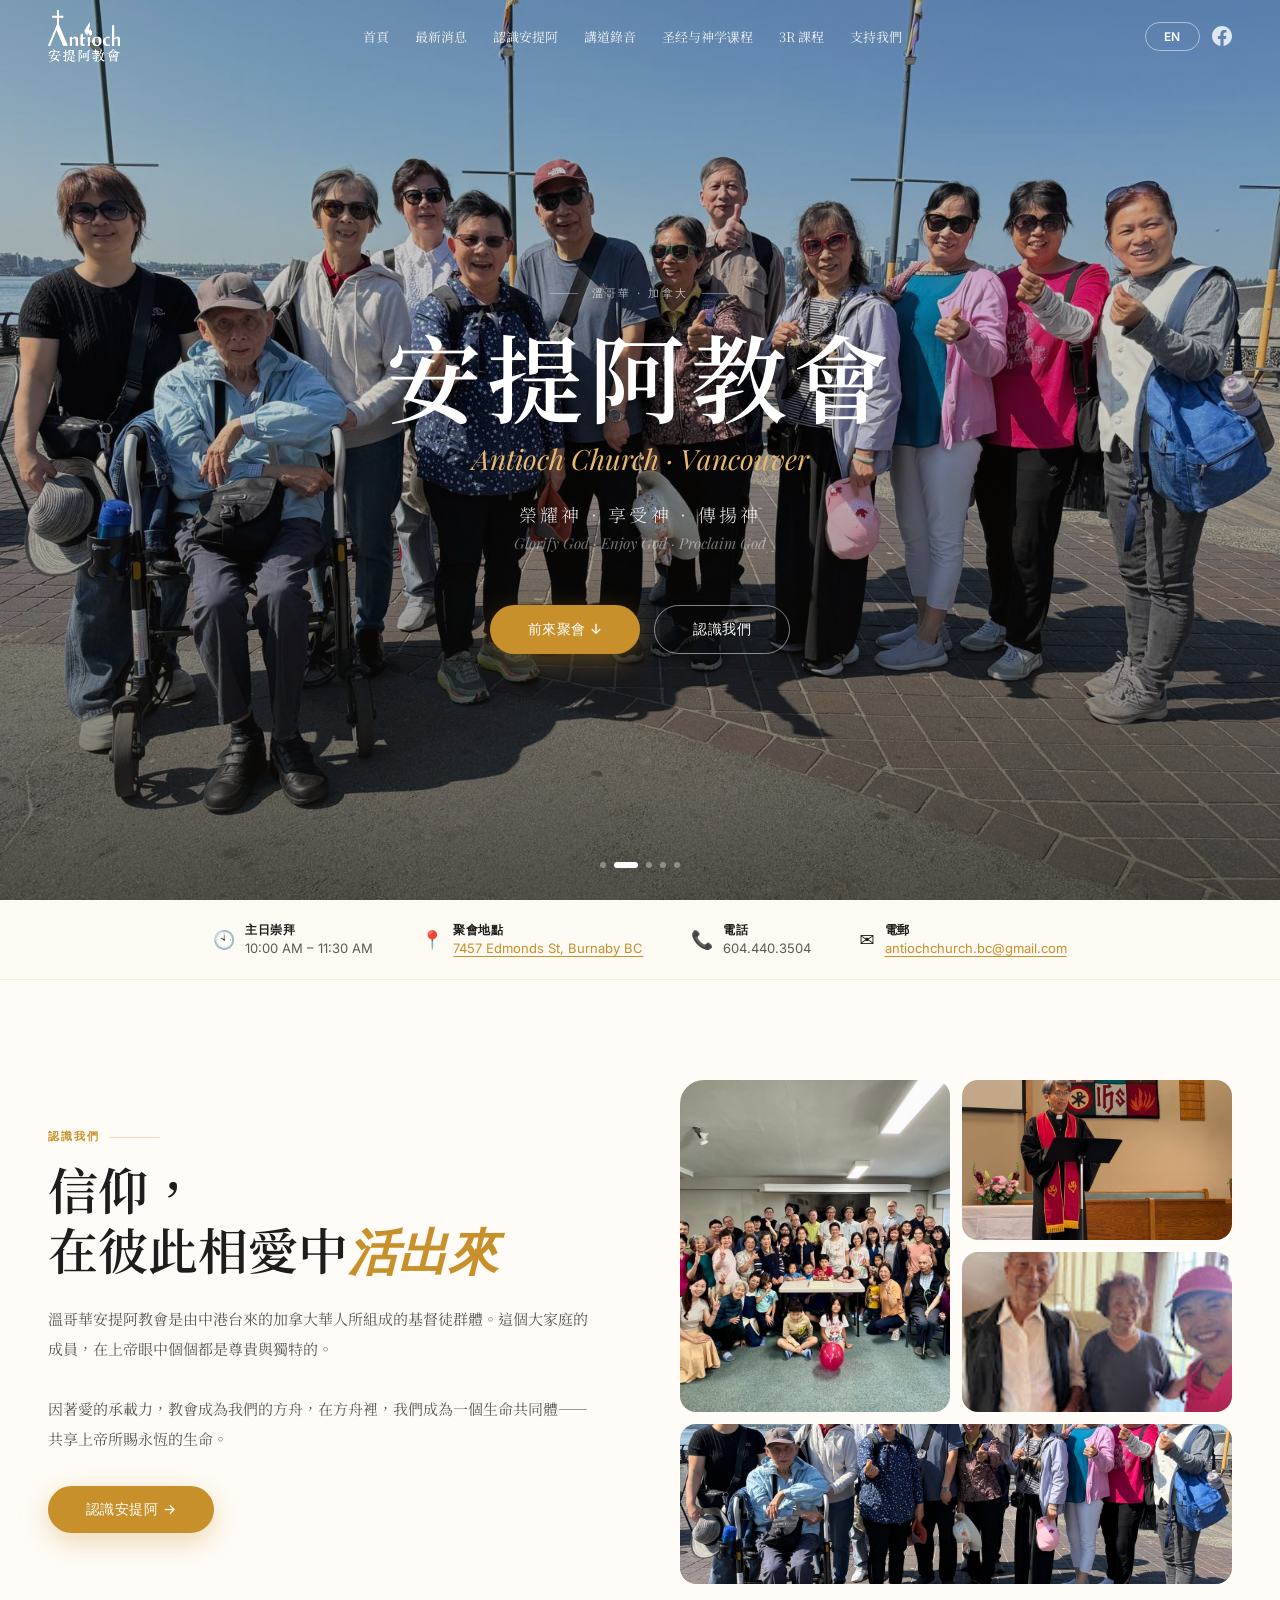
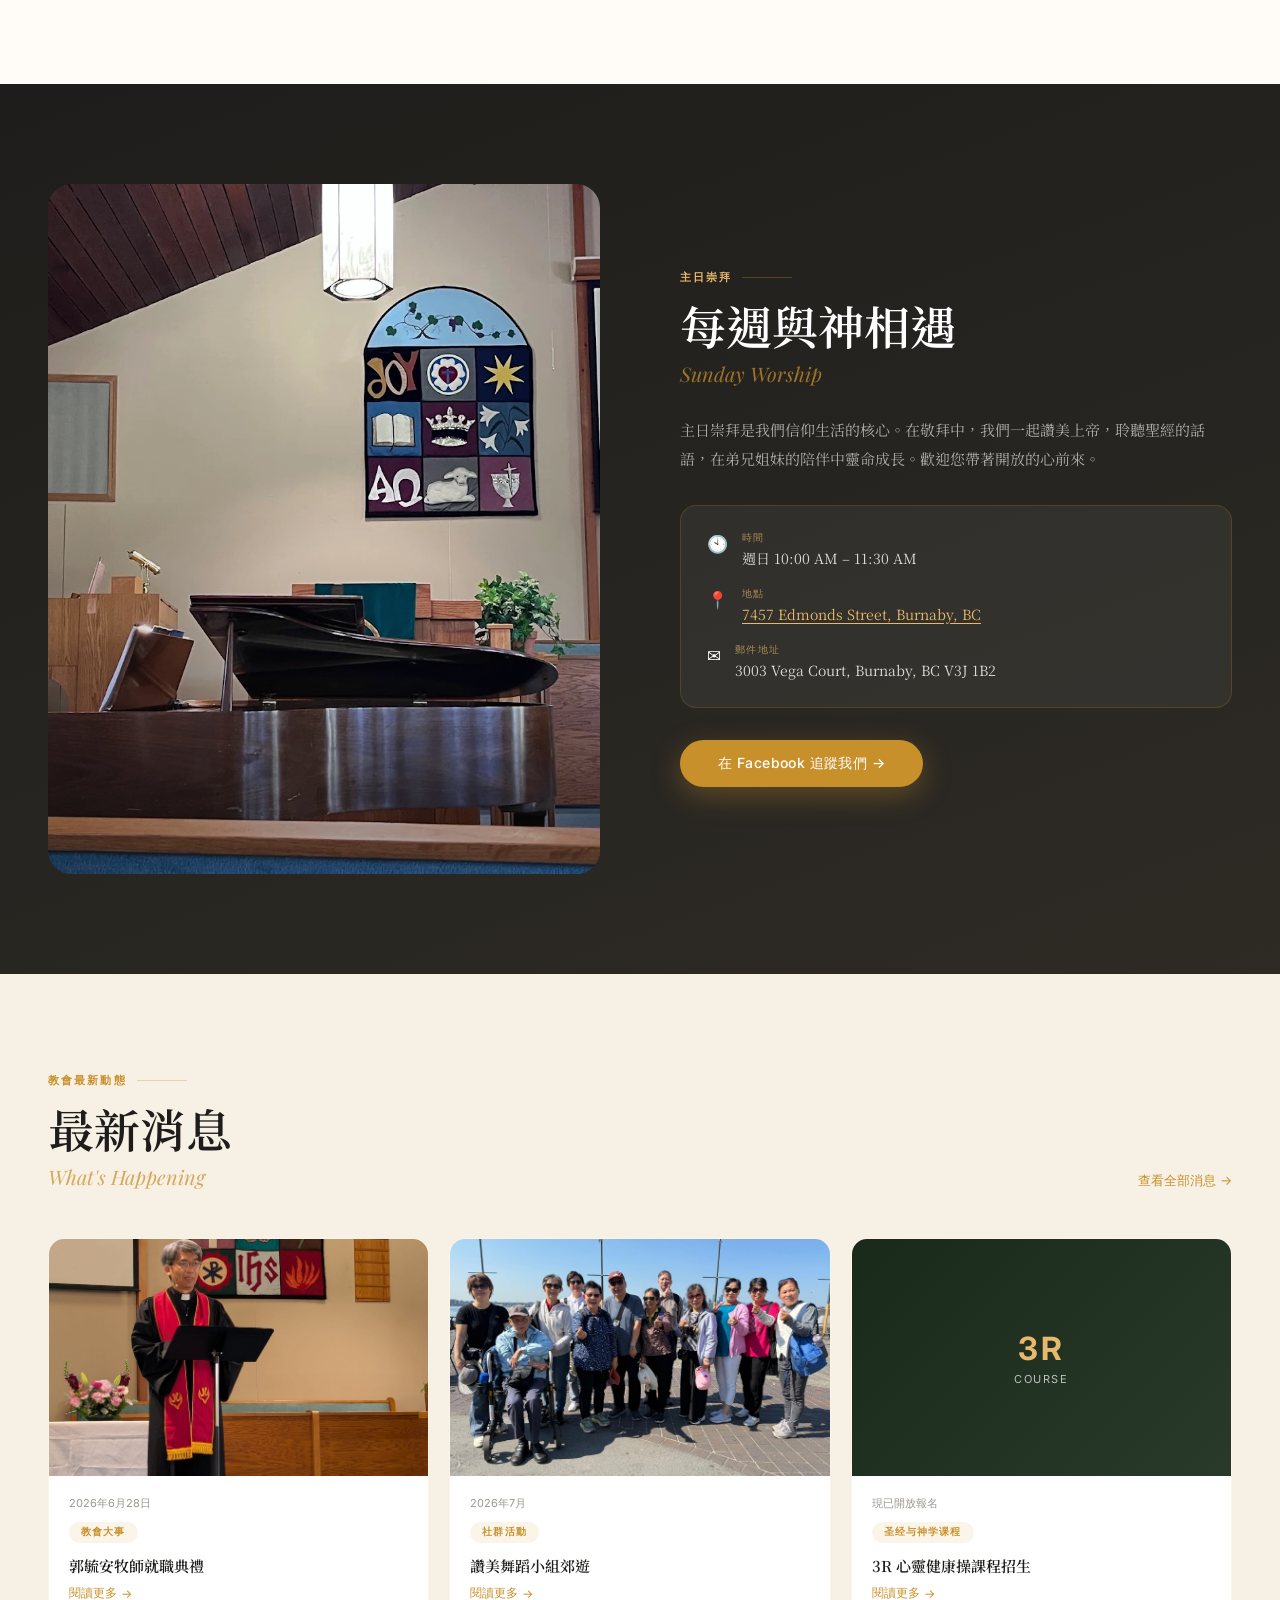
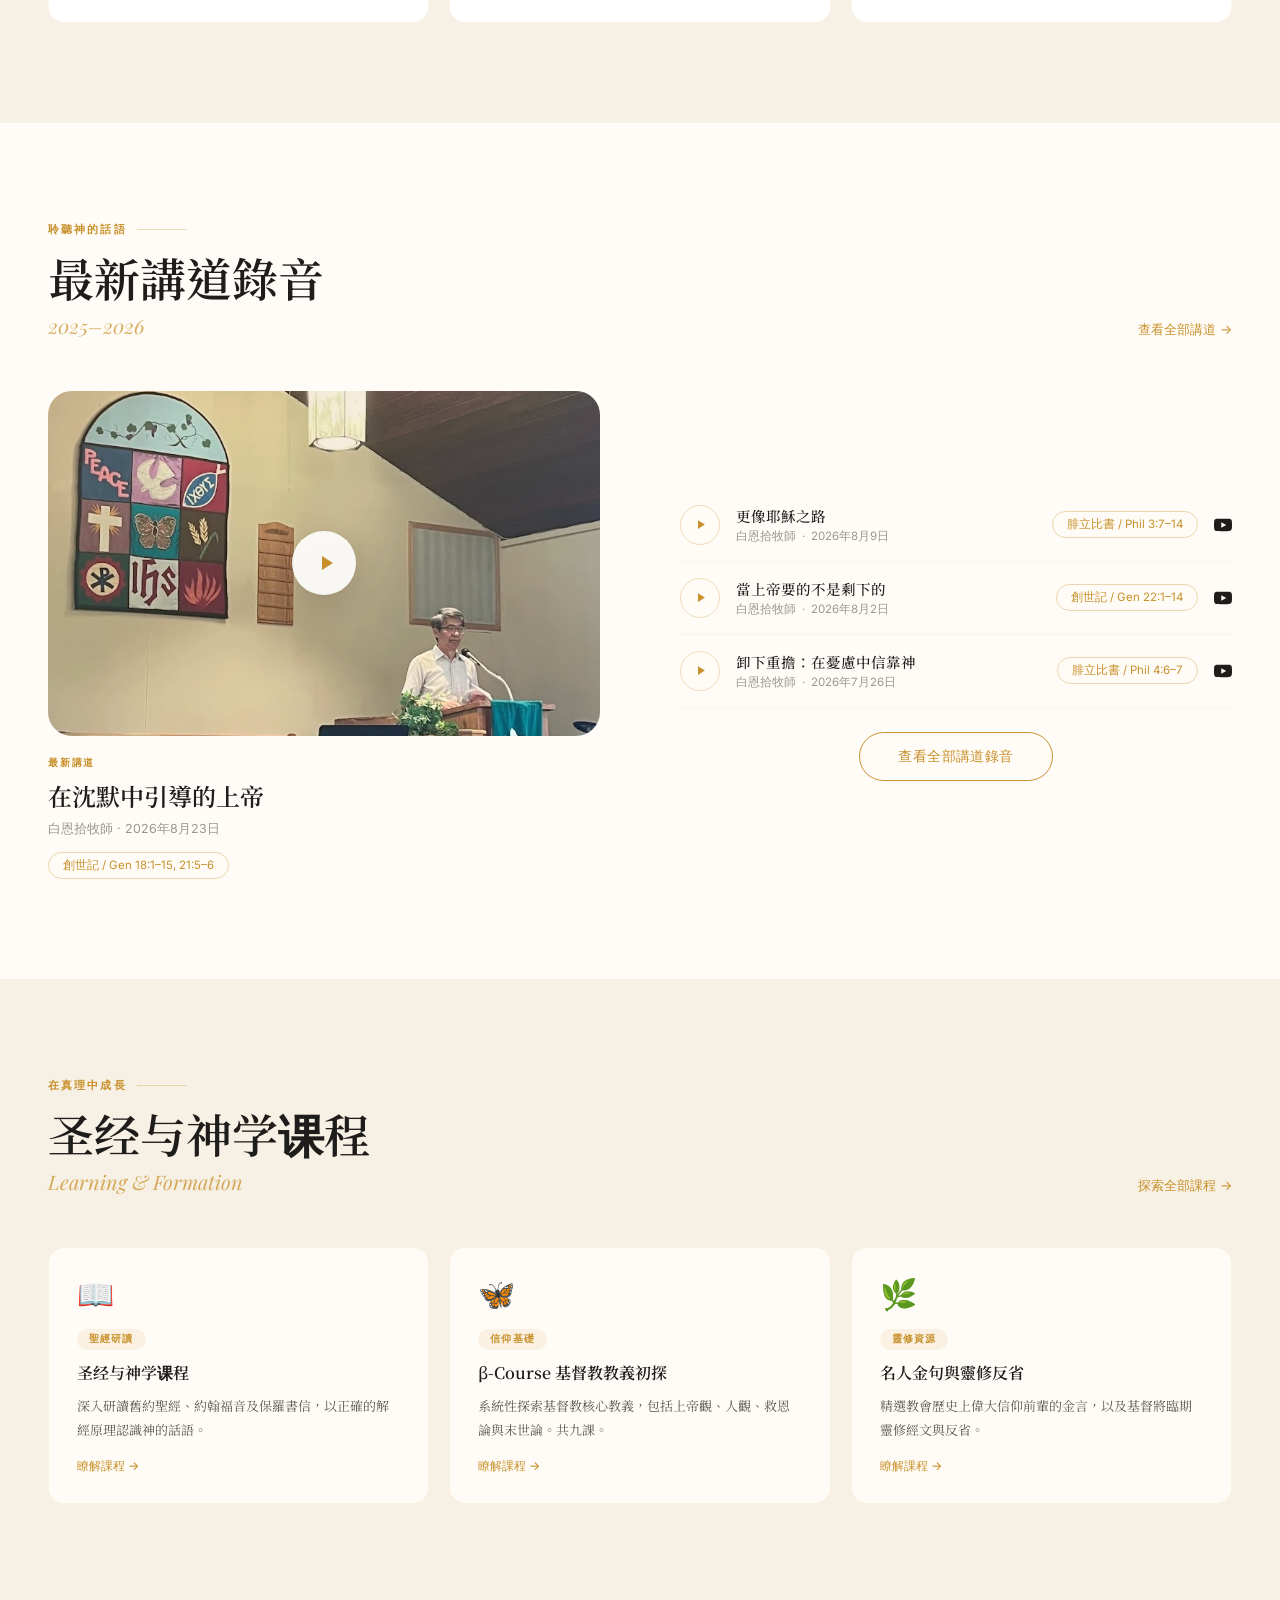
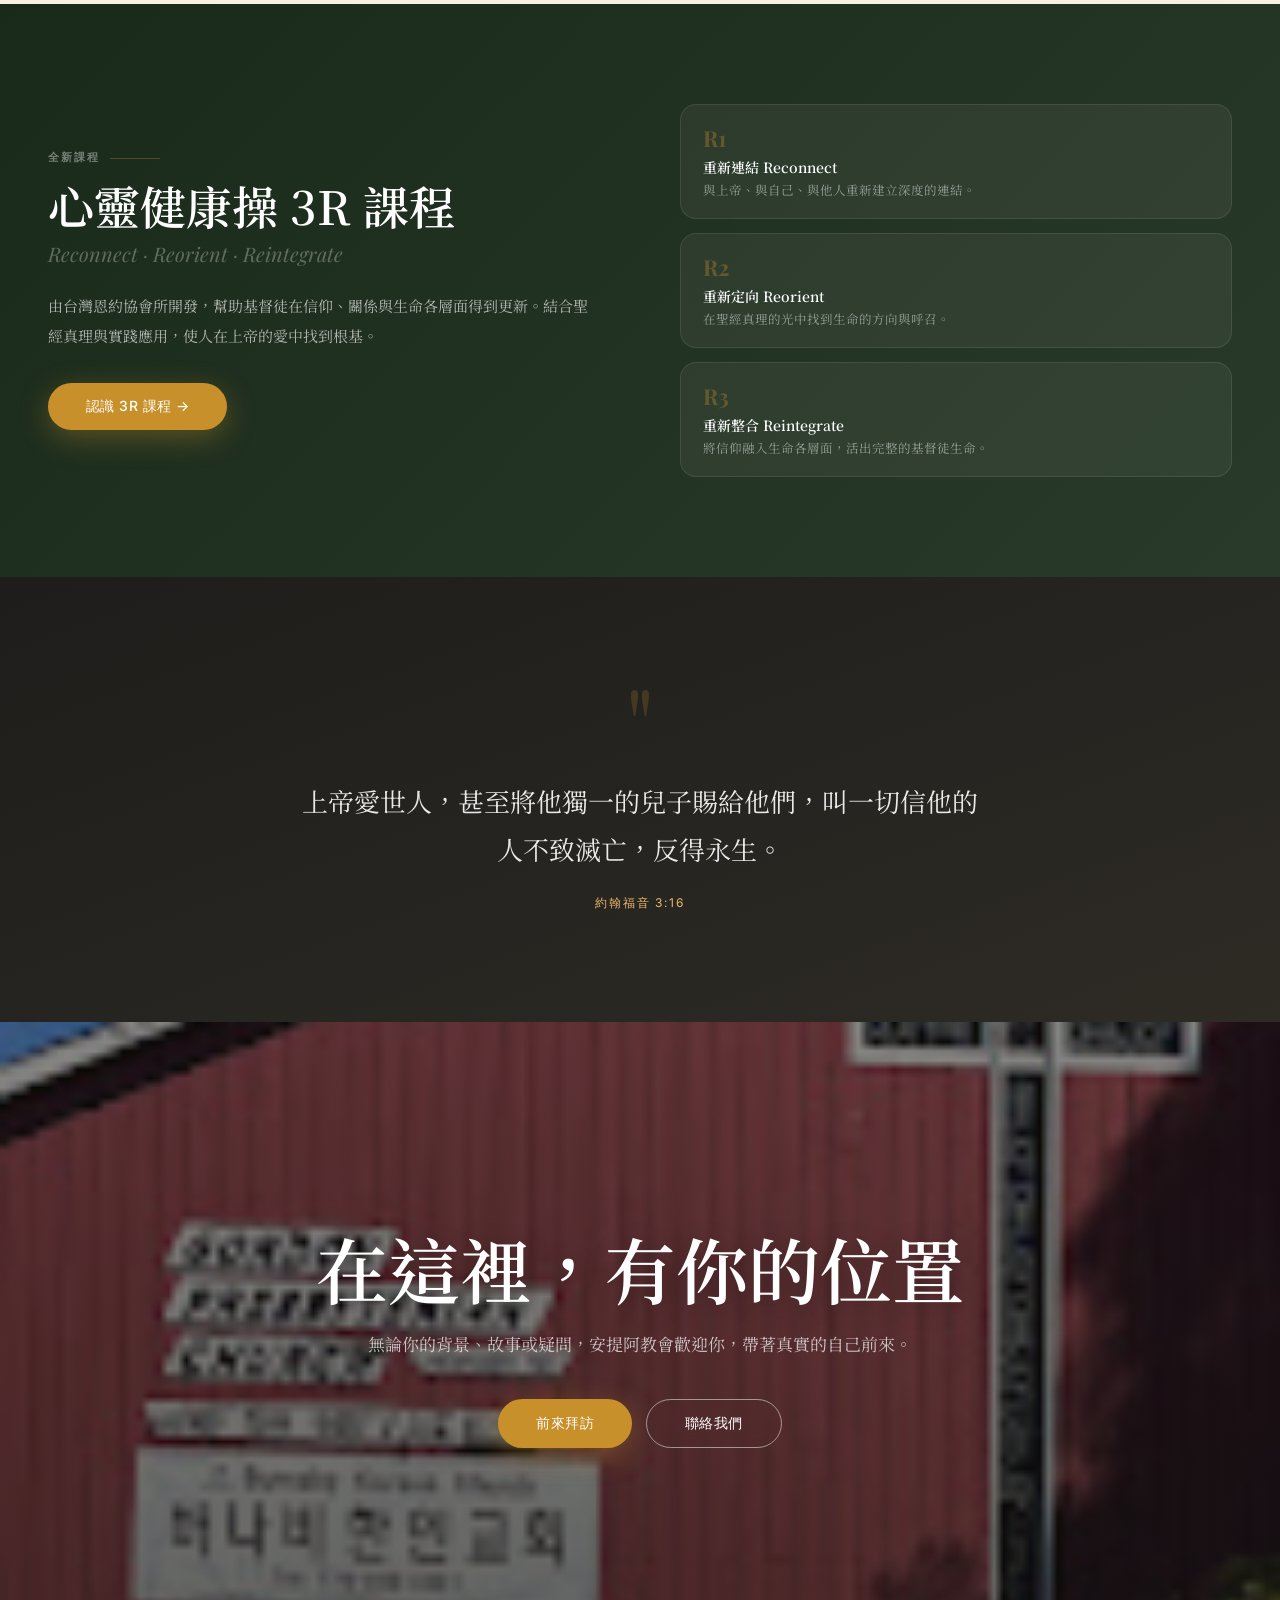
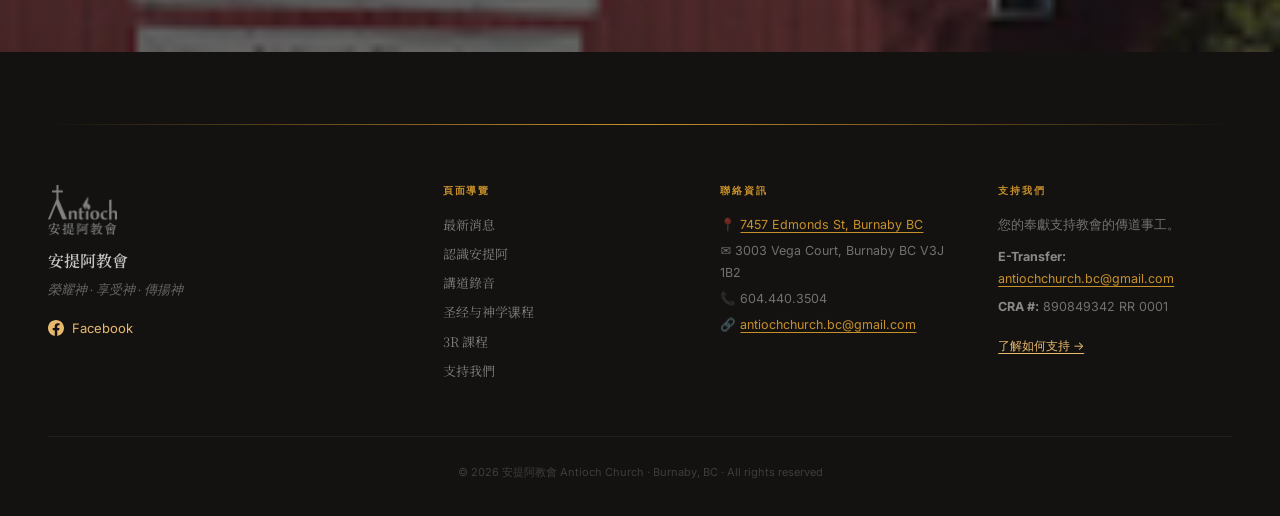
==== antioch-site 3/index.html @ 2caa8287 "Add files via upload" ====
<!DOCTYPE html>
<!--
  index.html — Antioch Church Homepage
  =====================================
  The front door of the website. Introduces the church,
  shows previews of news, sermons, courses, and 3R,
  then directs visitors to the dedicated pages.

  Pages in this site:
    index.html        → Home (this file)
    pages/news.html   → 最新消息
    pages/about.html  → 認識安提阿
    pages/sermons.html→ 講道錄音
    pages/courses.html→ 圣经与神学课程
    pages/3r.html     → 3R 課程
    pages/support.html→ 支持我們
-->
<html lang="zh-TW" id="html-root">
<head>
  <meta charset="UTF-8"/>
  <meta name="viewport" content="width=device-width, initial-scale=1.0"/>
  <title>安提阿教會 Antioch Church · Burnaby BC</title>
  <meta name="description" content="溫哥華安提阿教會 — 榮耀神、享受神、傳揚神。A warm Chinese Christian community in Burnaby, BC."/>

  <!-- Google Fonts: Playfair Display (serif), Noto Serif TC (Chinese), Inter (sans) -->
  <link rel="preconnect" href="https://fonts.googleapis.com"/>
  <link href="https://fonts.googleapis.com/css2?family=Noto+Serif+TC:wght@300;400;500;600;700&family=Playfair+Display:ital,wght@0,400;0,600;0,700;1,400&family=Inter:wght@300;400;500;600&display=swap" rel="stylesheet"/>

  <!-- Shared design system -->
  <link rel="stylesheet" href="css/main.css"/>

  <!-- Page-specific styles -->
  <style>
    /* ── LANGUAGE SWITCHING ──────────────────────────────────
     * [data-zh] is visible by default.
     * [data-en] is hidden by default.
     * When .lang-en is on <body>, they flip.
     * Inline elements use span; block elements use div.
     */
    [data-en]            { display: none; }
    [data-zh]            { display: block; }
    span[data-en]        { display: none; }
    span[data-zh]        { display: inline; }
    .lang-en [data-en]   { display: block; }
    .lang-en [data-zh]   { display: none; }
    .lang-en span[data-en]  { display: inline; }
    .lang-en span[data-zh]  { display: none; }

    /* ── HERO SLIDESHOW ──────────────────────────────────────
     * Full-screen hero with 5 rotating real church photos.
     * Each .hero-slide is absolutely positioned and fades in/out.
     */
    .hero {
      position: relative;
      height: 100vh;
      min-height: 600px;
      overflow: hidden;
    }

    .hero-slideshow {
      position: absolute;
      inset: 0;
      z-index: 0;
    }

    .hero-slide {
      position: absolute;
      inset: 0;
      background-size: cover;
      background-position: center;
      opacity: 0;
      /* Slow crossfade between slides */
      transition: opacity 1.8s ease;
    }

    .hero-slide.active { opacity: 1; }

    /* Dark gradient so white text is always readable */
    .hero-overlay {
      position: absolute;
      inset: 0;
      z-index: 1;
      background: linear-gradient(
        to bottom,
        rgba(18,16,12,0.28) 0%,
        rgba(18,16,12,0.20) 45%,
        rgba(18,16,12,0.65) 100%
      );
    }

    /* Centred content over the slideshow */
    .hero-content {
      position: relative;
      z-index: 2;
      height: 100%;
      display: flex;
      flex-direction: column;
      align-items: center;
      justify-content: center;
      text-align: center;
      padding: 120px 24px 80px;
    }

    .hero-eyebrow {
      font-family: var(--sans);
      font-size: 11px;
      font-weight: 500;
      letter-spacing: 0.22em;
      text-transform: uppercase;
      color: rgba(255,255,255,0.65);
      margin-bottom: 24px;
      display: flex;
      align-items: center;
      gap: 14px;
    }

    /* Decorative rules either side of eyebrow text */
    .hero-eyebrow::before,
    .hero-eyebrow::after {
      content: '';
      display: block;
      width: 28px;
      height: 1px;
      background: rgba(255,255,255,0.35);
    }

    .hero-title {
      font-family: var(--zh);
      font-size: clamp(48px, 9vw, 96px);
      font-weight: 600;
      color: white;
      line-height: 1.05;
      letter-spacing: 0.06em;
      margin-bottom: 14px;
      text-shadow: 0 4px 24px rgba(0,0,0,0.28);
      /* Fade up on page load */
      animation: fadeUp 1.2s ease-out both;
    }

    .lang-en .hero-title {
      font-family: var(--serif);
      font-size: clamp(40px, 7vw, 82px);
      letter-spacing: 0.02em;
    }

    .hero-title-sub {
      font-family: var(--serif);
      font-style: italic;
      font-size: clamp(16px, 2.5vw, 28px);
      color: var(--gold-lt);
      margin-bottom: 24px;
      animation: fadeUp 1.2s 0.15s ease-out both;
    }

    .hero-slogan {
      font-family: var(--zh);
      font-size: clamp(13px, 1.8vw, 18px);
      font-weight: 300;
      color: rgba(255,255,255,0.85);
      letter-spacing: 0.18em;
      margin-bottom: 6px;
      animation: fadeUp 1.2s 0.3s ease-out both;
    }

    .lang-en .hero-slogan {
      font-family: var(--serif);
      font-style: italic;
      letter-spacing: 0.06em;
    }

    .hero-slogan-en {
      font-family: var(--serif);
      font-style: italic;
      font-size: clamp(12px, 1.4vw, 15px);
      color: rgba(255,255,255,0.45);
      margin-bottom: 52px;
      animation: fadeUp 1.2s 0.4s ease-out both;
    }

    .hero-ctas {
      display: flex;
      gap: 14px;
      flex-wrap: wrap;
      justify-content: center;
      animation: fadeUp 1.2s 0.5s ease-out both;
    }

    /* Slideshow navigation dots */
    .hero-dots {
      position: absolute;
      bottom: 32px;
      left: 50%;
      transform: translateX(-50%);
      z-index: 3;
      display: flex;
      gap: 8px;
    }

    .hero-dot {
      width: 6px;
      height: 6px;
      border-radius: 50%;
      background: rgba(255,255,255,0.35);
      cursor: pointer;
      transition: all 0.3s;
      border: none;
    }

    .hero-dot.active {
      background: white;
      width: 24px;
      border-radius: 3px;
    }

    /* ── SERVICE INFO BAR ────────────────────────────────────
     * Quick info strip between hero and first section.
     */
    .service-bar {
      background: rgba(253,249,243,0.98);
      backdrop-filter: blur(16px);
      border-bottom: 1px solid rgba(200,144,42,0.12);
      padding: 22px 48px;
      display: flex;
      align-items: center;
      justify-content: center;
      gap: 48px;
      flex-wrap: wrap;
    }

    .service-item {
      display: flex;
      align-items: center;
      gap: 10px;
    }

    .service-item-icon { font-size: 18px; }

    .service-item-text {
      font-size: 13px;
      color: var(--mid);
      line-height: 1.4;
    }

    .service-item-text strong {
      display: block;
      color: var(--charcoal);
      font-weight: 600;
      font-size: 12px;
      letter-spacing: 0.03em;
    }

    .service-item-text a {
      color: var(--gold);
      text-decoration: underline;
      text-underline-offset: 3px;
    }

    /* ── COMMUNITY PREVIEW ────────────────────────────────── */
    .community-grid {
      display: grid;
      grid-template-columns: 1fr 1fr;
      gap: 80px;
      align-items: center;
    }

    .community-headline {
      font-family: var(--zh);
      font-size: clamp(30px, 4vw, 50px);
      font-weight: 600;
      color: var(--charcoal);
      line-height: 1.2;
      margin-bottom: 24px;
    }

    .lang-en .community-headline { font-family: var(--serif); }

    /* The italic gold word inside the headline */
    .community-headline em {
      font-style: italic;
      color: var(--gold);
      font-family: var(--serif);
    }

    /* 4-cell mosaic of real church photos */
    .photo-mosaic {
      display: grid;
      grid-template-columns: 1fr 1fr;
      grid-template-rows: 160px 160px 160px;
      gap: 12px;
    }

    .mosaic-cell {
      border-radius: var(--radius-md);
      overflow: hidden;
    }

    .mosaic-cell img {
      width: 100%;
      height: 100%;
      object-fit: cover;
      transition: transform 0.5s ease;
    }

    .mosaic-cell:hover img { transform: scale(1.06); }

    /* First cell spans two rows — the hero photo in the mosaic */
    .mosaic-cell:first-child {
      grid-row: 1 / 3;
      border-radius: var(--radius-lg) var(--radius-md) var(--radius-md) var(--radius-md);
    }

    /* Last cell spans two columns */
    .mosaic-cell:nth-child(4) { grid-column: 1 / 3; }

    /* ── WORSHIP SECTION ─────────────────────────────────── */
    .worship-img {
      border-radius: var(--radius-lg);
      overflow: hidden;
      aspect-ratio: 4/5;
      position: relative;
    }

    .worship-img img {
      width: 100%;
      height: 100%;
      object-fit: cover;
    }

    /* Subtle gradient at bottom of worship photo */
    .worship-img::after {
      content: '';
      position: absolute;
      inset: 0;
      background: linear-gradient(to top, rgba(20,18,14,0.40) 0%, transparent 55%);
    }

    .info-card {
      padding: 26px;
      border-radius: var(--radius-md);
      background: rgba(255,255,255,0.05);
      border: 1px solid rgba(200,144,42,0.20);
      display: flex;
      flex-direction: column;
      gap: 18px;
      margin-bottom: 32px;
    }

    .info-row { display: flex; align-items: flex-start; gap: 14px; }
    .info-icon { font-size: 17px; flex-shrink: 0; margin-top: 2px; }

    .info-label {
      font-family: var(--sans);
      font-size: 9.5px;
      letter-spacing: 0.12em;
      text-transform: uppercase;
      color: var(--gold-lt);
      opacity: 0.65;
      margin-bottom: 3px;
    }

    .info-val {
      font-family: var(--zh);
      font-size: 14px;
      color: rgba(255,255,255,0.82);
      line-height: 1.55;
    }

    .lang-en .info-val { font-family: var(--sans); }
    .info-val a { color: var(--gold-lt); text-decoration: underline; text-underline-offset: 3px; }

    /* ── NEWS PREVIEW ────────────────────────────────────── */
    .news-grid {
      display: grid;
      grid-template-columns: repeat(3, 1fr);
      gap: 20px;
    }

    .news-card {
      background: white;
      border-radius: var(--radius-md);
      overflow: hidden;
      border: 1px solid rgba(200,144,42,0.10);
      transition: transform 0.3s, box-shadow 0.3s;
      cursor: pointer;
      text-decoration: none;
      color: inherit;
      display: block;
    }

    .news-card:hover {
      transform: translateY(-5px);
      box-shadow: 0 16px 40px rgba(200,144,42,0.12);
    }

    .news-card-img {
      aspect-ratio: 16/10;
      overflow: hidden;
    }

    .news-card-img img {
      width: 100%;
      height: 100%;
      object-fit: cover;
      transition: transform 0.5s;
    }

    .news-card:hover .news-card-img img { transform: scale(1.05); }

    .news-card-body { padding: 20px; }

    .news-card-date {
      font-family: var(--sans);
      font-size: 11px;
      color: var(--light);
      margin-bottom: 8px;
    }

    .news-card-title {
      font-family: var(--zh);
      font-size: 15px;
      font-weight: 600;
      color: var(--charcoal);
      line-height: 1.45;
      margin-bottom: 8px;
    }

    .lang-en .news-card-title { font-family: var(--sans); }

    .news-card-more {
      font-family: var(--sans);
      font-size: 12px;
      color: var(--gold);
      display: flex;
      align-items: center;
      gap: 4px;
      transition: gap 0.2s;
    }

    .news-card:hover .news-card-more { gap: 8px; }

    /* ── SERMON PREVIEW ──────────────────────────────────── */
    /* Featured sermon on homepage */
    .sf-img {
      border-radius: var(--radius-lg);
      overflow: hidden;
      aspect-ratio: 16/10;
      position: relative;
    }

    .sf-img img { width: 100%; height: 100%; object-fit: cover; }

    .sf-img::after {
      content: '';
      position: absolute;
      inset: 0;
      background: linear-gradient(135deg, rgba(200,144,42,0.25), transparent);
    }

    /* Circular play button overlaid on featured sermon image */
    .sf-play {
      position: absolute;
      top: 50%; left: 50%;
      transform: translate(-50%, -50%);
      width: 64px; height: 64px;
      border-radius: 50%;
      background: rgba(255,255,255,0.90);
      display: flex; align-items: center; justify-content: center;
      cursor: pointer;
      transition: all 0.25s;
      box-shadow: 0 8px 32px rgba(0,0,0,0.18);
      z-index: 1;
      border: none;
    }

    .sf-play:hover { transform: translate(-50%,-50%) scale(1.1); background: var(--gold); }
    .sf-play:hover svg { fill: white; }
    .sf-play svg { fill: var(--gold); width: 24px; height: 24px; margin-left: 3px; }

    /* Sermon list rows (homepage preview + full sermons page) */
    .sermon-row {
      display: flex;
      align-items: center;
      gap: 16px;
      padding: 16px 0;
      border-bottom: 1px solid rgba(200,144,42,0.07);
      cursor: pointer;
      transition: padding-left 0.2s;
    }

    .sermon-row:hover { padding-left: 6px; }
    .sermon-row:hover .sermon-row-title { color: var(--gold); }

    .sermon-play-btn {
      flex-shrink: 0;
      width: 40px; height: 40px;
      border-radius: 50%;
      border: 1.5px solid rgba(200,144,42,0.30);
      display: flex; align-items: center; justify-content: center;
      color: var(--gold);
      transition: all 0.2s;
      background: transparent;
      cursor: pointer;
    }

    /* Hide pause icon by default; show when playing */
    .sermon-play-btn .icon-pause { display: none; }
    .sermon-row.playing .sermon-play-btn .icon-play  { display: none; }
    .sermon-row.playing .sermon-play-btn .icon-pause { display: block; }

    .sermon-row:hover .sermon-play-btn,
    .sermon-row.playing .sermon-play-btn {
      background: var(--gold);
      border-color: var(--gold);
      color: white;
    }

    .sermon-row-body { flex: 1; min-width: 0; }

    .sermon-row-title {
      font-family: var(--zh);
      font-size: 14.5px;
      font-weight: 500;
      color: var(--charcoal);
      transition: color 0.2s;
      white-space: nowrap;
      overflow: hidden;
      text-overflow: ellipsis;
      margin-bottom: 3px;
    }

    .lang-en .sermon-row-title { font-family: var(--sans); }

    .sermon-row-meta {
      font-family: var(--sans);
      font-size: 11.5px;
      color: var(--light);
    }

    /* ── COURSES PREVIEW ─────────────────────────────────── */
    .courses-grid {
      display: grid;
      grid-template-columns: repeat(3, 1fr);
      gap: 20px;
    }

    .course-card {
      background: var(--paper);
      border-radius: var(--radius-md);
      padding: 28px;
      border: 1px solid rgba(200,144,42,0.10);
      transition: transform 0.3s, box-shadow 0.3s, border-color 0.3s;
      cursor: pointer;
      display: block;
      text-decoration: none;
      color: inherit;
    }

    .course-card:hover {
      transform: translateY(-5px);
      box-shadow: 0 16px 48px rgba(200,144,42,0.10);
      border-color: rgba(200,144,42,0.30);
    }

    .course-icon { font-size: 30px; margin-bottom: 14px; }

    .course-title {
      font-family: var(--zh);
      font-size: 16px;
      font-weight: 600;
      color: var(--charcoal);
      margin-bottom: 10px;
      line-height: 1.4;
    }

    .lang-en .course-title { font-family: var(--sans); }

    .course-desc {
      font-family: var(--zh);
      font-size: 13px;
      line-height: 1.85;
      color: var(--mid);
      margin-bottom: 16px;
    }

    .lang-en .course-desc { font-family: var(--sans); line-height: 1.7; }

    .course-more {
      font-family: var(--sans);
      font-size: 12px;
      font-weight: 500;
      color: var(--gold);
      display: flex;
      align-items: center;
      gap: 5px;
      transition: gap 0.2s;
    }

    .course-card:hover .course-more { gap: 9px; }

    /* ── 3R PREVIEW STRIP ────────────────────────────────── */
    .r3-strip {
      display: grid;
      grid-template-columns: 1fr 1fr;
      gap: 80px;
      align-items: center;
    }

    .r3-cards-mini {
      display: flex;
      flex-direction: column;
      gap: 14px;
    }

    .r3-mini-card {
      padding: 18px 22px;
      border-radius: var(--radius-md);
      background: rgba(255,255,255,0.05);
      border: 1px solid rgba(255,255,255,0.09);
    }

    .r3-mini-num {
      font-family: var(--serif);
      font-size: 22px;
      font-weight: 700;
      color: rgba(200,144,42,0.35);
      margin-bottom: 4px;
    }

    .r3-mini-title {
      font-family: var(--zh);
      font-size: 14px;
      font-weight: 600;
      color: white;
      margin-bottom: 3px;
    }

    .lang-en .r3-mini-title { font-family: var(--sans); }

    .r3-mini-desc {
      font-family: var(--zh);
      font-size: 12.5px;
      color: rgba(255,255,255,0.50);
      line-height: 1.6;
    }

    .lang-en .r3-mini-desc { font-family: var(--sans); }

    /* ── INVITATION SECTION ──────────────────────────────── */
    .invitation {
      position: relative;
      min-height: 70vh;
      display: flex;
      align-items: center;
      justify-content: center;
      text-align: center;
      overflow: hidden;
    }

    .invitation-bg {
      position: absolute;
      inset: 0;
    }

    .invitation-bg img {
      width: 100%; height: 100%;
      object-fit: cover;
    }

    .invitation-bg::after {
      content: '';
      position: absolute;
      inset: 0;
      background: linear-gradient(to bottom, rgba(18,16,12,0.50), rgba(18,16,12,0.65));
    }

    .invitation-content {
      position: relative;
      z-index: 1;
      padding: 80px 24px;
      max-width: 760px;
      margin: 0 auto;
    }

    .invitation-title {
      font-family: var(--zh);
      font-size: clamp(36px, 6vw, 72px);
      font-weight: 600;
      color: white;
      line-height: 1.15;
      margin-bottom: 20px;
      text-shadow: 0 4px 24px rgba(0,0,0,0.28);
    }

    .lang-en .invitation-title { font-family: var(--serif); }

    .invitation-sub {
      font-family: var(--zh);
      font-size: clamp(14px, 1.8vw, 17px);
      color: rgba(255,255,255,0.72);
      margin-bottom: 40px;
      line-height: 1.75;
    }

    .lang-en .invitation-sub { font-family: var(--sans); }

    /* ── QUOTE ───────────────────────────────────────────── */
    .quote-section {
      text-align: center;
      padding: 110px 48px;
    }

    .quote-mark {
      font-family: var(--serif);
      font-size: 100px;
      line-height: 0.7;
      color: var(--gold);
      opacity: 0.20;
      display: block;
      margin-bottom: 20px;
    }

    .quote-text {
      font-family: var(--zh);
      font-size: clamp(17px, 2.6vw, 26px);
      font-weight: 400;
      line-height: 1.85;
      color: rgba(255,255,255,0.90);
      max-width: 680px;
      margin: 0 auto 22px;
    }

    .lang-en .quote-text { font-family: var(--serif); font-style: italic; }

    /* ── KEYFRAMES ───────────────────────────────────────── */
    @keyframes fadeUp {
      from { opacity: 0; transform: translateY(24px); }
      to   { opacity: 1; transform: translateY(0); }
    }

    /* ── RESPONSIVE ──────────────────────────────────────── */
    @media (max-width: 1024px) {
      .community-grid,
      .r3-strip { grid-template-columns: 1fr; gap: 40px; }
      .news-grid,
      .courses-grid { grid-template-columns: 1fr 1fr; }
      .service-bar { padding: 20px 32px; gap: 28px; }
    }

    @media (max-width: 768px) {
      .news-grid,
      .courses-grid { grid-template-columns: 1fr; }
      .service-bar { flex-direction: column; align-items: flex-start; gap: 14px; padding: 24px 20px; }
      .photo-mosaic { grid-template-rows: 120px 120px 120px; }
      .quote-section { padding: 80px 24px; }
    }
  </style>
</head>

<body>

<!-- ============================================================
     NAVIGATION (shared HTML, behaviour in js/nav.js)
     ============================================================ -->
<nav class="nav" id="nav">

  <!-- Logo -->
  <a href="index.html" class="nav-logo">
    <img src="images/logo.png" alt="Antioch Church Logo"/>
    
  </a>

  <!-- Desktop nav links — each page has its own file -->
  <ul class="nav-links">
    <li><a href="./"><span data-zh>首頁</span><span data-en>Home</span></a></li>
    <li><a href="pages/news.html"><span data-zh>最新消息</span><span data-en>News</span></a></li>
    <li><a href="pages/about.html"><span data-zh>認識安提阿</span><span data-en>About</span></a></li>
    <li><a href="pages/sermons.html"><span data-zh>講道錄音</span><span data-en>Sermons</span></a></li>
    <li><a href="pages/courses.html"><span data-zh>圣经与神学课程</span><span data-en>Courses</span></a></li>
    <li><a href="pages/3r.html"><span data-zh>3R 課程</span><span data-en>3R Course</span></a></li>
    <li><a href="pages/support.html"><span data-zh>支持我們</span><span data-en>Support Us</span></a></li>
  </ul>

  <!-- Right side: language toggle + Facebook + hamburger -->
  <div class="nav-right">
    <button class="lang-btn" id="langBtn" onclick="toggleLang()">EN</button>

    <a class="nav-fb" href="https://www.facebook.com/groups/119017864946632/" target="_blank" aria-label="Facebook">
      <svg width="20" height="20" viewBox="0 0 24 24" fill="currentColor">
        <path d="M24 12.07C24 5.41 18.63 0 12 0S0 5.41 0 12.07C0 18.1 4.39 23.1 10.13 24v-8.44H7.08v-3.49h3.05V9.41c0-3.02 1.8-4.7 4.54-4.7 1.31 0 2.68.24 2.68.24v2.97h-1.51c-1.49 0-1.95.93-1.95 1.88v2.25h3.32l-.53 3.49h-2.79V24C19.62 23.1 24 18.1 24 12.07z"/>
      </svg>
    </a>

    <!-- Hamburger (mobile only, shown via CSS) -->
    <button class="nav-hamburger" onclick="toggleMenu()" aria-label="Open menu">
      <span></span><span></span><span></span>
    </button>
  </div>
</nav>

<!-- Mobile full-screen menu -->
<div class="mobile-menu" id="mobileMenu">
  <a href="./"><span data-zh>首頁</span><span data-en>Home</span></a>
  <a href="pages/news.html"><span data-zh>最新消息</span><span data-en>News</span></a>
  <a href="pages/about.html"><span data-zh>認識安提阿</span><span data-en>About Us</span></a>
  <a href="pages/sermons.html"><span data-zh>講道錄音</span><span data-en>Sermons</span></a>
  <a href="pages/courses.html"><span data-zh>圣经与神学课程</span><span data-en>Courses</span></a>
  <a href="pages/3r.html"><span data-zh>3R 課程</span><span data-en>3R Course</span></a>
  <a href="pages/support.html"><span data-zh>支持我們</span><span data-en>Support Us</span></a>
</div>


<!-- ============================================================
     HERO — Full-screen slideshow with 5 real church photos
     ============================================================ -->
<section class="hero">

  <!-- Background photos — JS cycles through these every 5 seconds -->
  <div class="hero-slideshow" id="slideshow">
    <div class="hero-slide active" style="background-image:url(images/congregation.jpeg)"></div>
    <div class="hero-slide" style="background-image:url(images/outing.jpeg)"></div>
    <div class="hero-slide" style="background-image:url(images/piano.jpeg)"></div>
    <div class="hero-slide" style="background-image:url(images/fathersday.jpeg)"></div>
    <div class="hero-slide" style="background-image:url(images/christmas.jpeg)"></div>
  </div>

  <div class="hero-overlay"></div>

  <div class="hero-content">
    <div class="hero-eyebrow">
      <span data-zh>溫哥華 · 加拿大</span>
      <span data-en>Burnaby, Vancouver · Canada</span>
    </div>

    <h1 class="hero-title">
      <span data-zh>安提阿教會</span>
      <span data-en>Antioch Church</span>
    </h1>

    <div class="hero-title-sub">
      <span data-zh>Antioch Church · Vancouver</span>
      <span data-en>A Mandarin Chinese Christian Community</span>
    </div>

    <div class="hero-slogan">
      <span data-zh>榮耀神 · 享受神 · 傳揚神</span>
      <span data-en>Glorify God · Enjoy God · Proclaim God</span>
    </div>
    <div class="hero-slogan-en">
      <span data-zh>Glorify God · Enjoy God · Proclaim God</span>
      <span data-en>榮耀神 · 享受神 · 傳揚神</span>
    </div>

    <!-- Two CTAs: primary visits the church info, secondary goes to About -->
    <div class="hero-ctas">
      <a href="#worship" class="btn btn--gold">
        <span data-zh>前來聚會 ↓</span>
        <span data-en>Visit Us ↓</span>
      </a>
      <a href="pages/about.html" class="btn btn--ghost">
        <span data-zh>認識我們</span>
        <span data-en>Learn More</span>
      </a>
    </div>
  </div>

  <!-- Dots to navigate between slides -->
  <div class="hero-dots" id="heroDots" role="tablist" aria-label="Slideshow navigation"></div>
</section>


<!-- ============================================================
     SERVICE INFO BAR
     Quick facts: time, location, phone, email
     ============================================================ -->
<div class="service-bar" id="worship">
  <div class="service-item">
    <div class="service-item-icon">🕙</div>
    <div class="service-item-text">
      <strong><span data-zh>主日崇拜</span><span data-en>Sunday Service</span></strong>
      10:00 AM – 11:30 AM
    </div>
  </div>
  <div class="service-item">
    <div class="service-item-icon">📍</div>
    <div class="service-item-text">
      <strong><span data-zh>聚會地點</span><span data-en>Location</span></strong>
      <a href="https://goo.gl/maps/uirdbHYFjBQz1rMK7" target="_blank">7457 Edmonds St, Burnaby BC</a>
    </div>
  </div>
  <div class="service-item">
    <div class="service-item-icon">📞</div>
    <div class="service-item-text">
      <strong><span data-zh>電話</span><span data-en>Phone</span></strong>
      604.440.3504
    </div>
  </div>
  <div class="service-item">
    <div class="service-item-icon">✉️</div>
    <div class="service-item-text">
      <strong><span data-zh>電郵</span><span data-en>Email</span></strong>
      <a href="mailto:antiochchurch.bc@gmail.com">antiochchurch.bc@gmail.com</a>
    </div>
  </div>
</div>


<!-- ============================================================
     COMMUNITY — Who we are (preview; full story on /about)
     ============================================================ -->
<section class="section section--paper">
  <div class="container">
    <div class="community-grid">

      <!-- Text column -->
      <div class="reveal from-left">
        <div class="t-eyebrow">
          <span data-zh>認識我們</span>
          <span data-en>Who We Are</span>
        </div>
        <h2 class="community-headline">
          <span data-zh>信仰，<br/>在彼此相愛中<em>活出來</em></span>
          <span data-en>Faith lived<br/>together, <em>in love</em></span>
        </h2>
        <p class="t-body" style="margin-bottom:32px">
          <span data-zh>溫哥華安提阿教會是由中港台來的加拿大華人所組成的基督徒群體。這個大家庭的成員，在上帝眼中個個都是尊貴與獨特的。<br/><br/>因著愛的承載力，教會成為我們的方舟，在方舟裡，我們成為一個生命共同體——共享上帝所賜永恆的生命。</span>
          <span data-en>Vancouver Antioch Church is a Chinese Christian community formed by immigrants and families from mainland China, Hong Kong, and Taiwan — each person precious and unique in God's eyes.<br/><br/>Through the power of love, the church becomes our ark — within it we share in eternal life together.</span>
        </p>
        <a href="pages/about.html" class="btn btn--gold">
          <span data-zh>認識安提阿 →</span>
          <span data-en>About Antioch →</span>
        </a>
      </div>

      <!-- Photo mosaic column — 4 real congregation photos -->
      <div class="photo-mosaic reveal from-right">
        <div class="mosaic-cell"><img src="images/congregation.jpeg" alt="Church community"/></div>
        <div class="mosaic-cell"><img src="images/pastor-andy.jpeg" alt="Pastor induction"/></div>
        <div class="mosaic-cell"><img src="images/people.jpg" alt="Church members"/></div>
        <div class="mosaic-cell"><img src="images/outing.jpeg" alt="Church outing"/></div>
      </div>
    </div>
  </div>
</section>


<!-- ============================================================
     WORSHIP — Service information with photo
     ============================================================ -->
<section class="section section--dark">
  <div class="container">
    <div class="two-col">

      <!-- Photo -->
      <div class="worship-img reveal from-left">
        <img src="images/piano.jpeg" alt="Sunday worship service"/>
      </div>

      <!-- Info -->
      <div class="reveal from-right">
        <div class="t-eyebrow" style="color:var(--gold-lt)">
          <span data-zh>主日崇拜</span><span data-en>Sunday Worship</span>
        </div>
        <h2 class="t-h2" style="color:white;margin-bottom:8px">
          <span data-zh>每週與神相遇</span>
          <span data-en>Gathering with God, every week</span>
        </h2>
        <div class="t-h2-sub" style="margin-bottom:28px">
          <span data-zh>Sunday Worship</span><span data-en>主日崇拜</span>
        </div>

        <p style="font-family:var(--zh);font-size:15px;line-height:1.95;color:rgba(255,255,255,0.62);margin-bottom:32px">
          <span data-zh>主日崇拜是我們信仰生活的核心。在敬拜中，我們一起讚美上帝，聆聽聖經的話語，在弟兄姐妹的陪伴中靈命成長。歡迎您帶著開放的心前來。</span>
          <span data-en>Sunday worship is at the heart of who we are. Together we praise God, hear His Word, and grow in faith. Whoever you are, wherever you're from — you are welcome here.</span>
        </p>

        <!-- Service details card -->
        <div class="info-card">
          <div class="info-row">
            <div class="info-icon">🕙</div>
            <div>
              <div class="info-label"><span data-zh>時間</span><span data-en>Time</span></div>
              <div class="info-val"><span data-zh>週日</span><span data-en>Every Sunday</span> 10:00 AM – 11:30 AM</div>
            </div>
          </div>
          <div class="info-row">
            <div class="info-icon">📍</div>
            <div>
              <div class="info-label"><span data-zh>地點</span><span data-en>Location</span></div>
              <div class="info-val"><a href="https://goo.gl/maps/uirdbHYFjBQz1rMK7" target="_blank">7457 Edmonds Street, Burnaby, BC</a></div>
            </div>
          </div>
          <div class="info-row">
            <div class="info-icon">✉️</div>
            <div>
              <div class="info-label"><span data-zh>郵件地址</span><span data-en>Mailing Address</span></div>
              <div class="info-val">3003 Vega Court, Burnaby, BC V3J 1B2</div>
            </div>
          </div>
        </div>

        <a href="https://www.facebook.com/groups/119017864946632/" target="_blank" class="btn btn--gold">
          <span data-zh>在 Facebook 追蹤我們 →</span>
          <span data-en>Follow us on Facebook →</span>
        </a>
      </div>
    </div>
  </div>
</section>


<!-- ============================================================
     NEWS PREVIEW — Latest 3 items; full page at /news
     ============================================================ -->
<section class="section section--warm">
  <div class="container">
    <div class="reveal" style="display:flex;align-items:flex-end;justify-content:space-between;margin-bottom:48px;flex-wrap:wrap;gap:16px">
      <div>
        <div class="t-eyebrow"><span data-zh>教會最新動態</span><span data-en>Church News & Events</span></div>
        <h2 class="t-h2"><span data-zh>最新消息</span><span data-en>Latest News</span></h2>
        <div class="t-h2-sub" style="margin-bottom:0"><span data-zh>What's Happening</span><span data-en>最新消息</span></div>
      </div>
      <!-- CTA to full news page -->
      <a href="pages/news.html" style="font-size:13px;color:var(--gold);font-family:var(--sans);white-space:nowrap">
        <span data-zh>查看全部消息 →</span><span data-en>All News →</span>
      </a>
    </div>

    <div class="news-grid reveal">
      <!-- News card 1 -->
      <a href="pages/news.html" class="news-card">
        <div class="news-card-img"><img src="images/pastor-andy.jpeg" alt="Pastor Induction"/></div>
        <div class="news-card-body">
          <div class="news-card-date"><span data-en>June 28, 2026</span><span data-zh>2026年6月28日</span></div>
          <div class="tag"><span data-zh>教會大事</span><span data-en>Milestone</span></div>
          <div class="news-card-title"><span data-zh>郭毓安牧師就職典禮</span><span data-en>Pastor Andy Guo Induction Ceremony</span></div>
          <div class="news-card-more"><span data-zh>閱讀更多</span><span data-en>Read more</span> →</div>
        </div>
      </a>

      <!-- News card 2 -->
      <a href="pages/news.html" class="news-card">
        <div class="news-card-img"><img src="images/outing.jpeg" alt="Church Outing"/></div>
        <div class="news-card-body">
          <div class="news-card-date"><span data-en>July 2026</span><span data-zh>2026年7月</span></div>
          <div class="tag"><span data-zh>社群活動</span><span data-en>Community</span></div>
          <div class="news-card-title"><span data-zh>讚美舞蹈小組郊遊</span><span data-en>Praise Dance Group Outing</span></div>
          <div class="news-card-more"><span data-zh>閱讀更多</span><span data-en>Read more</span> →</div>
        </div>
      </a>

      <!-- News card 3 -->
      <a href="pages/3r.html" class="news-card">
        <div class="news-card-img" style="background:linear-gradient(135deg,#1a2a1a,#2a3a2a);display:flex;align-items:center;justify-content:center;aspect-ratio:16/10">
          <div style="text-align:center;color:rgba(255,255,255,0.7);font-family:var(--sans)">
            <div style="font-size:32px;font-weight:700;color:var(--gold-lt);letter-spacing:0.1em">3R</div>
            <div style="font-size:11px;letter-spacing:0.15em;margin-top:4px">COURSE</div>
          </div>
        </div>
        <div class="news-card-body">
          <div class="news-card-date"><span data-en>Now Open</span><span data-zh>現已開放報名</span></div>
          <div class="tag"><span data-zh>圣经与神学课程</span><span data-en>Course</span></div>
          <div class="news-card-title"><span data-zh>3R 心靈健康操課程招生</span><span data-en>3R Soul Fitness Course — Now Enrolling</span></div>
          <div class="news-card-more"><span data-zh>閱讀更多</span><span data-en>Read more</span> →</div>
        </div>
      </a>
    </div>
  </div>
</section>


<!-- ============================================================
     SERMON PREVIEW — Featured + 3 rows; full archive at /sermons
     ============================================================ -->
<section class="section section--paper">
  <div class="container">
    <div class="reveal" style="display:flex;align-items:flex-end;justify-content:space-between;margin-bottom:52px;flex-wrap:wrap;gap:16px">
      <div>
        <div class="t-eyebrow"><span data-zh>聆聽神的話語</span><span data-en>Listen to God's Word</span></div>
        <h2 class="t-h2"><span data-zh>最新講道錄音</span><span data-en>Recent Sermons</span></h2>
        <div class="t-h2-sub" style="margin-bottom:0">2025–2026</div>
      </div>
      <a href="pages/sermons.html" style="font-size:13px;color:var(--gold);font-family:var(--sans);white-space:nowrap">
        <span data-zh>查看全部講道 →</span><span data-en>All Sermons →</span>
      </a>
    </div>

    <!-- Featured sermon + list side by side -->
    <div class="two-col reveal">
      <!-- Featured sermon image with play button -->
      <div>
        <div class="sf-img">
          <img src="images/sermon.jpeg" alt="Latest Sermon"/>
          <button class="sf-play" onclick="playSermon(0)" aria-label="Play latest sermon">
            <svg viewBox="0 0 24 24"><path d="M8 5v14l11-7z"/></svg>
          </button>
        </div>
        <!-- Featured sermon details -->
        <div style="margin-top:20px">
          <div style="font-family:var(--sans);font-size:10px;font-weight:600;letter-spacing:0.18em;text-transform:uppercase;color:var(--gold);margin-bottom:10px">
            <span data-zh>最新講道</span><span data-en>Latest Message</span>
          </div>
          <div style="font-family:var(--zh);font-size:clamp(17px,2.2vw,24px);font-weight:600;color:var(--charcoal);line-height:1.3;margin-bottom:10px">
            <span data-zh>在沈默中引導的上帝</span>
            <span data-en>God Who Guides in Silence</span>
          </div>
          <div style="font-family:var(--sans);font-size:12.5px;color:var(--light);margin-bottom:14px">
            <span data-zh>白恩拾牧師 · 2026年8月23日</span>
            <span data-en>Pastor Victor Pai · August 23, 2026</span>
          </div>
          <div class="scripture-badge">創世記 / Gen 18:1–15, 21:5–6</div>
        </div>
      </div>

      <!-- Recent sermon list (3 sermons, skipping the featured one) -->
      <div>
        <div id="sermon-preview-list"></div>
        <div style="margin-top:24px;text-align:center">
          <a href="pages/sermons.html" class="btn btn--outline">
            <span data-zh>查看全部講道錄音</span>
            <span data-en>All Sermon Recordings</span>
          </a>
        </div>
      </div>
    </div>
  </div>
</section>


<!-- ============================================================
     COURSE PREVIEW — 3 course cards; full directory at /courses
     ============================================================ -->
<section class="section section--warm">
  <div class="container">
    <div class="reveal" style="display:flex;align-items:flex-end;justify-content:space-between;margin-bottom:52px;flex-wrap:wrap;gap:16px">
      <div>
        <div class="t-eyebrow"><span data-zh>在真理中成長</span><span data-en>Grow in Truth</span></div>
        <h2 class="t-h2"><span data-zh>圣经与神学课程</span><span data-en>Courses & Formation</span></h2>
        <div class="t-h2-sub" style="margin-bottom:0"><span data-zh>Learning & Formation</span><span data-en>Scripture &amp; Theology</span></div>
      </div>
      <a href="pages/courses.html" style="font-size:13px;color:var(--gold);font-family:var(--sans);white-space:nowrap">
        <span data-zh>探索全部課程 →</span><span data-en>All Courses →</span>
      </a>
    </div>

    <div class="courses-grid">
      <a href="pages/courses.html" class="course-card reveal">
        <div class="course-icon">📖</div>
        <div class="tag"><span data-zh>聖經研讀</span><span data-en>Bible Study</span></div>
        <div class="course-title">
          <span data-zh>圣经与神学课程</span>
          <span data-en>Scripture & Theology</span>
        </div>
        <div class="course-desc">
          <span data-zh>深入研讀舊約聖經、約翰福音及保羅書信，以正確的解經原理認識神的話語。</span>
          <span data-en>In-depth study of the Old Testament, John, and Paul — guided by sound biblical interpretation.</span>
        </div>
        <div class="course-more"><span data-zh>瞭解課程 →</span><span data-en>Learn More →</span></div>
      </a>

      <a href="pages/courses.html" class="course-card reveal">
        <div class="course-icon">🦋</div>
        <div class="tag"><span data-zh>信仰基礎</span><span data-en>Foundations</span></div>
        <div class="course-title">
          <span data-zh>β-Course 基督教教義初探</span>
          <span data-en>β-Course: Christian Doctrine</span>
        </div>
        <div class="course-desc">
          <span data-zh>系統性探索基督教核心教義，包括上帝觀、人觀、救恩論與末世論。共九課。</span>
          <span data-en>A 9-lesson systematic exploration of core Christian beliefs — God, humanity, salvation, and eternity.</span>
        </div>
        <div class="course-more"><span data-zh>瞭解課程 →</span><span data-en>Learn More →</span></div>
      </a>

      <a href="pages/courses.html" class="course-card reveal">
        <div class="course-icon">🌿</div>
        <div class="tag"><span data-zh>靈修資源</span><span data-en>Devotional</span></div>
        <div class="course-title">
          <span data-zh>名人金句與靈修反省</span>
          <span data-en>Classic Devotional Quotes</span>
        </div>
        <div class="course-desc">
          <span data-zh>精選教會歷史上偉大信仰前輩的金言，以及基督將臨期靈修經文與反省。</span>
          <span data-en>Curated wisdom from great Christian thinkers, alongside Advent devotional readings.</span>
        </div>
        <div class="course-more"><span data-zh>瞭解課程 →</span><span data-en>Learn More →</span></div>
      </a>
    </div>
  </div>
</section>


<!-- ============================================================
     3R PREVIEW — Visual introduction; full page at /3r
     ============================================================ -->
<section class="section section--green">
  <div class="container">
    <div class="r3-strip">

      <!-- Text side -->
      <div class="reveal from-left">
        <div class="t-eyebrow" style="color:rgba(255,255,255,0.40)">
          <span data-zh>全新課程</span><span data-en>New Program</span>
        </div>
        <h2 class="t-h2" style="color:white;font-family:var(--zh)">
          <span data-zh>心靈健康操 3R 課程</span>
          <span data-en>3R Soul Fitness Course</span>
        </h2>
        <div class="t-h2-sub" style="color:rgba(255,255,255,0.40);margin-bottom:24px">
          Reconnect · Reorient · Reintegrate
        </div>
        <p style="font-family:var(--zh);font-size:15px;line-height:2.0;color:rgba(255,255,255,0.65);margin-bottom:32px">
          <span data-zh>由台灣恩約協會所開發，幫助基督徒在信仰、關係與生命各層面得到更新。結合聖經真理與實踐應用，使人在上帝的愛中找到根基。</span>
          <span data-en>Developed by Grace Covenant Association in Taiwan, the 3R Course helps Christians experience renewal in faith, relationships, and everyday life — rooted in Scripture and practical application.</span>
        </p>
        <a href="pages/3r.html" class="btn btn--gold">
          <span data-zh>認識 3R 課程 →</span>
          <span data-en>Learn About 3R →</span>
        </a>
      </div>

      <!-- R1 / R2 / R3 mini cards -->
      <div class="r3-cards-mini reveal from-right">
        <div class="r3-mini-card">
          <div class="r3-mini-num">R1</div>
          <div class="r3-mini-title"><span data-zh>重新連結 Reconnect</span><span data-en>Reconnect</span></div>
          <div class="r3-mini-desc"><span data-zh>與上帝、與自己、與他人重新建立深度的連結。</span><span data-en>Rebuild deep connections with God, yourself, and others.</span></div>
        </div>
        <div class="r3-mini-card">
          <div class="r3-mini-num">R2</div>
          <div class="r3-mini-title"><span data-zh>重新定向 Reorient</span><span data-en>Reorient</span></div>
          <div class="r3-mini-desc"><span data-zh>在聖經真理的光中找到生命的方向與呼召。</span><span data-en>Find your life's direction and calling in the light of God's truth.</span></div>
        </div>
        <div class="r3-mini-card">
          <div class="r3-mini-num">R3</div>
          <div class="r3-mini-title"><span data-zh>重新整合 Reintegrate</span><span data-en>Reintegrate</span></div>
          <div class="r3-mini-desc"><span data-zh>將信仰融入生命各層面，活出完整的基督徒生命。</span><span data-en>Weave faith into every area of life as a whole person in Christ.</span></div>
        </div>
      </div>
    </div>
  </div>
</section>


<!-- ============================================================
     SCRIPTURE QUOTE
     ============================================================ -->
<section class="quote-section section--dark">
  <span class="quote-mark">"</span>
  <div class="quote-text">
    <span data-zh>上帝愛世人，甚至將他獨一的兒子賜給他們，叫一切信他的人不致滅亡，反得永生。</span>
    <span data-en>For God so loved the world that he gave his one and only Son, that whoever believes in him shall not perish but have eternal life.</span>
  </div>
  <div style="font-family:var(--sans);font-size:12px;letter-spacing:0.15em;color:var(--gold-lt)">
    <span data-zh>約翰福音</span><span data-en>John</span> 3:16
  </div>
</section>


<!-- ============================================================
     INVITATION — Warm closing CTA over church exterior photo
     ============================================================ -->
<section class="invitation">
  <div class="invitation-bg">
    <img src="images/church.jpg" alt="Antioch Church exterior"/>
  </div>
  <div class="invitation-content">
    <h2 class="invitation-title reveal">
      <span data-zh>在這裡，有你的位置</span>
      <span data-en>There is a place for you here.</span>
    </h2>
    <p class="invitation-sub reveal">
      <span data-zh>無論你的背景、故事或疑問，安提阿教會歡迎你，帶著真實的自己前來。</span>
      <span data-en>Whatever your background, story, or questions — you are welcome at Antioch. Come as you are.</span>
    </p>
    <div style="display:flex;gap:14px;justify-content:center;flex-wrap:wrap" class="reveal">
      <a href="#worship" class="btn btn--gold">
        <span data-zh>前來拜訪</span><span data-en>Plan Your Visit</span>
      </a>
      <a href="mailto:antiochchurch.bc@gmail.com" class="btn btn--ghost">
        <span data-zh>聯絡我們</span><span data-en>Contact Us</span>
      </a>
    </div>
  </div>
</section>


<!-- ============================================================
     FOOTER (shared HTML across all pages)
     ============================================================ -->
<footer class="footer" id="footer">
  <div class="footer-rule"></div>
  <div class="footer-grid container">

    <!-- Column 1: Brand -->
    <div>
      <div class="footer-logo"><img src="images/logo.png" alt="Antioch Church"/></div>
      <div class="footer-brand-zh"><span data-zh>安提阿教會</span><span data-en>Antioch Church</span></div>
      <div class="footer-brand-slogan">
        <span data-zh>榮耀神 · 享受神 · 傳揚神</span>
        <span data-en>Glorify · Enjoy · Proclaim God</span>
      </div>
      <a class="footer-fb" href="https://www.facebook.com/groups/119017864946632/" target="_blank">
        <svg width="16" height="16" viewBox="0 0 24 24" fill="currentColor"><path d="M24 12.07C24 5.41 18.63 0 12 0S0 5.41 0 12.07C0 18.1 4.39 23.1 10.13 24v-8.44H7.08v-3.49h3.05V9.41c0-3.02 1.8-4.7 4.54-4.7 1.31 0 2.68.24 2.68.24v2.97h-1.51c-1.49 0-1.95.93-1.95 1.88v2.25h3.32l-.53 3.49h-2.79V24C19.62 23.1 24 18.1 24 12.07z"/></svg>
        Facebook
      </a>
    </div>

    <!-- Column 2: Navigation -->
    <div>
      <div class="footer-heading"><span data-zh>頁面導覽</span><span data-en>Navigation</span></div>
      <ul class="footer-links">
        <li><a href="pages/news.html"><span data-zh>最新消息</span><span data-en>News</span></a></li>
        <li><a href="pages/about.html"><span data-zh>認識安提阿</span><span data-en>About</span></a></li>
        <li><a href="pages/sermons.html"><span data-zh>講道錄音</span><span data-en>Sermons</span></a></li>
        <li><a href="pages/courses.html"><span data-zh>圣经与神学课程</span><span data-en>Courses</span></a></li>
        <li><a href="pages/3r.html"><span data-zh>3R 課程</span><span data-en>3R Course</span></a></li>
        <li><a href="pages/support.html"><span data-zh>支持我們</span><span data-en>Support Us</span></a></li>
      </ul>
    </div>

    <!-- Column 3: Contact -->
    <div>
      <div class="footer-heading"><span data-zh>聯絡資訊</span><span data-en>Contact</span></div>
      <div class="footer-info">
        <p>📍 <a href="https://goo.gl/maps/uirdbHYFjBQz1rMK7" target="_blank">7457 Edmonds St, Burnaby BC</a></p>
        <p>✉️ 3003 Vega Court, Burnaby BC V3J 1B2</p>
        <p>📞 604.440.3504</p>
        <p>🔗 <a href="mailto:antiochchurch.bc@gmail.com">antiochchurch.bc@gmail.com</a></p>
      </div>
    </div>

    <!-- Column 4: Support -->
    <div>
      <div class="footer-heading"><span data-zh>支持我們</span><span data-en>Support Us</span></div>
      <div class="footer-info">
        <p><span data-zh>您的奉獻支持教會的傳道事工。</span><span data-en>Your giving supports the ministry of Antioch Church.</span></p>
        <p style="margin-top:10px"><strong style="color:rgba(255,255,255,0.5)">E-Transfer:</strong><br/><a href="mailto:antiochchurch.bc@gmail.com">antiochchurch.bc@gmail.com</a></p>
        <p style="margin-top:6px"><strong style="color:rgba(255,255,255,0.5)">CRA #:</strong> 890849342 RR 0001</p>
        <a href="pages/support.html" style="display:inline-block;margin-top:16px;font-size:12px;color:var(--gold-lt);font-family:var(--sans)">
          <span data-zh>了解如何支持 →</span><span data-en>Learn how to give →</span>
        </a>
      </div>
    </div>
  </div>

  <div class="footer-bottom">
    © 2026 安提阿教會 Antioch Church · Burnaby, BC · All rights reserved
  </div>
</footer>


<!-- ============================================================
     SCRIPTS
     Load order matters:
       1. sermons.js   — data + player (must come before nav.js)
       2. nav.js       — nav scroll + language toggle
       3. reveal.js    — scroll animations (last, after all HTML exists)
     ============================================================ -->
<script src="js/sermons.js"></script>
<script src="js/nav.js"></script>
<script src="js/reveal.js"></script>

<script>
  /**
   * Homepage-specific JavaScript
   *
   * 1. Hero slideshow
   * 2. Render the sermon preview list (3 sermons, skip featured)
   */

  /* ── HERO SLIDESHOW ────────────────────────────────────── */
  const slides     = document.querySelectorAll('.hero-slide');
  const dotsEl     = document.getElementById('heroDots');
  let currentSlide = 0;
  let slideshowTimer;

  // Build one dot button per slide
  slides.forEach((_, i) => {
    const dot = document.createElement('button');
    dot.className    = 'hero-dot' + (i === 0 ? ' active' : '');
    dot.setAttribute('role', 'tab');
    dot.setAttribute('aria-label', `Slide ${i + 1}`);
    dot.addEventListener('click', () => goToSlide(i));
    dotsEl.appendChild(dot);
  });

  function goToSlide(n) {
    // Remove active from current slide and dot
    slides[currentSlide].classList.remove('active');
    dotsEl.children[currentSlide].classList.remove('active');

    // Activate the new slide and dot
    currentSlide = n;
    slides[currentSlide].classList.add('active');
    dotsEl.children[currentSlide].classList.add('active');

    // Reset the auto-advance timer
    clearInterval(slideshowTimer);
    slideshowTimer = setInterval(advanceSlide, 5000);
  }

  function advanceSlide() {
    goToSlide((currentSlide + 1) % slides.length);
  }

  // Auto-advance every 5 seconds
  slideshowTimer = setInterval(advanceSlide, 5000);


  /* ── SERMON PREVIEW LIST ───────────────────────────────── */
  // Show 3 sermons, skipping index 0 (the featured sermon above)
  const previewContainer = document.getElementById('sermon-preview-list');
  buildSermonList(previewContainer, 3, 1);

  // Re-render sermon list when language switches
  // (sermon titles are in the JS data, not the HTML)
  const originalToggle = window.toggleLang;
  window.toggleLang = function() {
    originalToggle();
    buildSermonList(previewContainer, 3, 1);
  };
</script>

</body>
</html>
---- antioch-site 3/css/main.css ----
/*
 * ============================================================
 * ANTIOCH CHURCH — SHARED DESIGN SYSTEM
 * main.css
 *
 * This file is imported by every page on the site.
 * It defines the visual language: colours, typography,
 * spacing, shared components (nav, footer, buttons, reveals).
 *
 * Structure:
 *   1. Design tokens (CSS custom properties)
 *   2. Reset & base
 *   3. Typography
 *   4. Shared layout utilities
 *   5. Navigation (shared across all pages)
 *   6. Footer (shared across all pages)
 *   7. Buttons
 *   8. Scroll-reveal animation
 *   9. Page hero (shared pattern)
 *  10. Responsive breakpoints
 * ============================================================
 */


/* ── 1. DESIGN TOKENS ──────────────────────────────────────── */
:root {
  /* Brand colours */
  --gold:       #C8902A;
  --gold-lt:    #E8B86D;
  --gold-pale:  rgba(200, 144, 42, 0.10);
  --gold-glow:  rgba(200, 144, 42, 0.35);

  /* Surface colours */
  --cream:      #FDF9F3;
  --warm:       #F7F0E4;
  --paper:      #FFFCF7;
  --charcoal:   #1E1D1B;
  --mid:        #5C5A55;
  --light:      #9B9790;

  /* Accent */
  --green-dark: #1a2a1a;

  /* Typography stacks */
  --serif:      'Playfair Display', Georgia, serif;
  --zh:         'Noto Serif TC', serif;
  --sans:       'Inter', system-ui, sans-serif;

  /* Spacing scale */
  --space-xs:   8px;
  --space-sm:   16px;
  --space-md:   32px;
  --space-lg:   64px;
  --space-xl:   100px;

  /* Radius */
  --radius-sm:  8px;
  --radius-md:  16px;
  --radius-lg:  24px;

  /* Animation */
  --ease:       cubic-bezier(0.25, 0.46, 0.45, 0.94);
  --duration:   0.45s;
}


/* ── 2. RESET & BASE ───────────────────────────────────────── */
*, *::before, *::after {
  box-sizing: border-box;
  margin: 0;
  padding: 0;
}

html {
  scroll-behavior: smooth;
  font-size: 16px;
}

body {
  font-family: var(--sans);
  background: var(--cream);
  color: var(--charcoal);
  overflow-x: hidden;
  -webkit-font-smoothing: antialiased;
  -moz-osx-font-smoothing: grayscale;
}

/* Images never overflow their container */
img {
  display: block;
  max-width: 100%;
}

/* Links inherit colour by default */
a {
  color: inherit;
  text-decoration: none;
}

/* Buttons reset */
button {
  cursor: pointer;
  border: none;
  background: none;
  font-family: inherit;
}

/* Respect user preference for reduced motion */
@media (prefers-reduced-motion: reduce) {
  *, *::before, *::after {
    animation-duration: 0.01ms !important;
    transition-duration: 0.01ms !important;
  }
}


/* ── 3. TYPOGRAPHY ─────────────────────────────────────────── */

/*
 * We use three font families:
 *   --serif  : Playfair Display — warm editorial headings (English)
 *   --zh     : Noto Serif TC    — Chinese headings & body
 *   --sans   : Inter            — UI, labels, captions, meta
 *
 * Font size scale uses clamp() for fluid responsive sizing.
 */

.t-eyebrow {
  /* Small all-caps label above section titles */
  font-family: var(--sans);
  font-size: 10.5px;
  font-weight: 600;
  letter-spacing: 0.20em;
  text-transform: uppercase;
  color: var(--gold);
  display: flex;
  align-items: center;
  gap: 10px;
  margin-bottom: 14px;
}

/* Decorative rule after the eyebrow label */
.t-eyebrow::after {
  content: '';
  height: 1px;
  width: 50px;
  background: var(--gold);
  opacity: 0.30;
}

.t-h1 {
  /* Page-level hero heading */
  font-family: var(--zh);
  font-size: clamp(42px, 8vw, 88px);
  font-weight: 600;
  line-height: 1.05;
  letter-spacing: 0.06em;
}

.t-h2 {
  /* Section heading */
  font-family: var(--zh);
  font-size: clamp(28px, 4vw, 46px);
  font-weight: 600;
  line-height: 1.15;
  color: var(--charcoal);
  margin-bottom: 8px;
}

.t-h2-sub {
  /* Italic subtitle under section heading */
  font-family: var(--serif);
  font-style: italic;
  font-size: clamp(14px, 1.8vw, 20px);
  color: var(--gold);
  opacity: 0.75;
  margin-bottom: 48px;
}

.t-body {
  font-family: var(--zh);
  font-size: 15px;
  line-height: 2.0;
  color: var(--mid);
}

.t-meta {
  /* Small metadata text — dates, speakers, tags */
  font-family: var(--sans);
  font-size: 12px;
  color: var(--light);
}

/* English language overrides */
.lang-en .t-h1   { font-family: var(--serif); letter-spacing: 0.02em; }
.lang-en .t-h2   { font-family: var(--serif); }
.lang-en .t-body { font-family: var(--sans); line-height: 1.8; }


/* ── 4. LAYOUT UTILITIES ───────────────────────────────────── */

/* Centred content container with max-width */
.container {
  max-width: 1200px;
  margin: 0 auto;
}

/* Generic section padding */
.section {
  padding: var(--space-xl) 48px;
}

/* Alternate background for section rhythm */
.section--cream  { background: var(--cream); }
.section--warm   { background: var(--warm); }
.section--paper  { background: var(--paper); }
.section--dark   { background: linear-gradient(160deg, #1E1D1B, #2E2B25); color: white; }
.section--green  { background: linear-gradient(135deg, var(--green-dark), #2a3a2a); color: white; }

/* Two-column grid used on multiple pages */
.two-col {
  display: grid;
  grid-template-columns: 1fr 1fr;
  gap: 80px;
  align-items: center;
}

/* Scripture reference badge */
.scripture-badge {
  display: inline-block;
  font-family: var(--sans);
  font-size: 11.5px;
  padding: 5px 14px;
  border-radius: 20px;
  border: 1px solid rgba(200, 144, 42, 0.35);
  color: var(--gold);
}

/* Category / topic tag pill */
.tag {
  display: inline-block;
  font-family: var(--sans);
  font-size: 9.5px;
  font-weight: 600;
  letter-spacing: 0.12em;
  text-transform: uppercase;
  padding: 4px 12px;
  border-radius: 20px;
  background: var(--gold-pale);
  color: var(--gold);
  margin-bottom: 12px;
}

.tag--white {
  background: rgba(200, 144, 42, 0.8);
  color: white;
}


/* ── 5. NAVIGATION ─────────────────────────────────────────── */

/*
 * The nav is fixed at the top. It starts transparent (for use
 * over hero images) and gains a frosted-glass background once
 * the user scrolls past 60px. The .scrolled class is toggled
 * by nav.js.
 */

.nav {
  position: fixed;
  top: 0; left: 0; right: 0;
  z-index: 200;
  display: flex;
  align-items: center;
  justify-content: space-between;
  padding: 0 48px;
  height: 72px;
  transition: background var(--duration) var(--ease),
              box-shadow var(--duration) var(--ease);
}

.nav.scrolled {
  background: rgba(253, 249, 243, 0.95);
  backdrop-filter: blur(20px);
  -webkit-backdrop-filter: blur(20px);
  box-shadow: 0 1px 0 rgba(200, 144, 42, 0.15);
}

/* Logo area */
.nav-logo {
  display: flex;
  align-items: center;
  gap: 12px;
  text-decoration: none;
}

.nav-logo img {
  height: 52px;          /* slightly larger now text is removed */
  width: auto;
  /* White over hero images; original colour once nav has background */
  filter: brightness(0) invert(1);
  transition: filter var(--duration) var(--ease);
}

.nav.scrolled .nav-logo img {
  /* Original colour once nav has background */
  filter: none;
}

.nav-logo-zh {
  font-family: var(--zh);
  font-size: 15px;
  font-weight: 600;
  color: white;
  transition: color var(--duration) var(--ease);
}

.nav-logo-en {
  font-family: var(--sans);
  font-size: 10px;
  color: rgba(255,255,255,0.65);
  letter-spacing: 0.10em;
  text-transform: uppercase;
  transition: color var(--duration) var(--ease);
}

.nav.scrolled .nav-logo-zh { color: var(--charcoal); }
.nav.scrolled .nav-logo-en { color: var(--light); }

/* Nav links list */
.nav-links {
  display: flex;
  gap: 4px;
  list-style: none;
}

.nav-links a {
  font-family: var(--zh);
  font-size: 13px;
  color: rgba(255,255,255,0.88);
  padding: 6px 11px;
  border-radius: 6px;
  transition: color 0.2s, background 0.2s;
}

.nav.scrolled .nav-links a { color: var(--mid); }

.nav-links a:hover,
.nav-links a.active {
  color: var(--gold) !important;
  background: rgba(200,144,42,0.08);
}

/* Right-side controls */
.nav-right {
  display: flex;
  align-items: center;
  gap: 12px;
}

/* Language toggle button */
.lang-btn {
  font-family: var(--sans);
  font-size: 12px;
  font-weight: 600;
  letter-spacing: 0.06em;
  padding: 6px 18px;
  border-radius: 20px;
  border: 1.5px solid rgba(255,255,255,0.5);
  color: white;
  transition: all 0.25s;
}

.nav.scrolled .lang-btn {
  border-color: var(--gold);
  color: var(--gold);
}

.lang-btn:hover {
  background: var(--gold);
  border-color: var(--gold);
  color: white !important;
}

/* Facebook icon link */
.nav-fb {
  color: rgba(255,255,255,0.80);
  line-height: 0;
  transition: color 0.2s;
}

.nav.scrolled .nav-fb { color: var(--gold); }
.nav-fb:hover { color: var(--gold-lt) !important; }

/* Hamburger (mobile only, hidden on desktop) */
.nav-hamburger {
  display: none;
  flex-direction: column;
  gap: 5px;
  padding: 8px;
}

.nav-hamburger span {
  display: block;
  width: 22px;
  height: 1.5px;
  background: white;
  border-radius: 2px;
  transition: all 0.3s;
}

.nav.scrolled .nav-hamburger span { background: var(--charcoal); }

/* Full-screen mobile menu */
.mobile-menu {
  position: fixed;
  inset: 0;
  z-index: 190;
  background: var(--paper);
  display: flex;
  flex-direction: column;
  padding: 100px 40px 40px;
  transform: translateX(100%);
  transition: transform 0.4s cubic-bezier(0.77, 0, 0.175, 1);
}

.mobile-menu.open { transform: none; }

.mobile-menu a {
  font-family: var(--zh);
  font-size: 20px;
  font-weight: 500;
  color: var(--charcoal);
  padding: 14px 0;
  border-bottom: 1px solid rgba(200,144,42,0.10);
  display: block;
  transition: color 0.2s;
}

.mobile-menu a:hover { color: var(--gold); }


/* ── 6. FOOTER ─────────────────────────────────────────────── */

/*
 * Consistent across all 7 pages. Dark background, three columns:
 * brand | navigation | contact + support.
 */

.footer {
  background: #131210;
  color: rgba(255,255,255,0.55);
  padding: 72px 48px 36px;
}

.footer-rule {
  height: 1px;
  background: linear-gradient(90deg, transparent, var(--gold), transparent);
  margin-bottom: 60px;
}

.footer-grid {
  display: grid;
  grid-template-columns: 1.5fr 1fr 1fr 1fr;
  gap: 44px;
  max-width: 1200px;
  margin: 0 auto 56px;
}

.footer-logo img {
  height: 50px;
  width: auto;
  opacity: 0.75;
  margin-bottom: 14px;
  filter: brightness(0) invert(0.65);
}

.footer-brand-zh {
  font-family: var(--zh);
  font-size: 16px;
  font-weight: 600;
  color: rgba(255,255,255,0.75);
  margin-bottom: 6px;
}

.footer-brand-slogan {
  font-family: var(--serif);
  font-style: italic;
  font-size: 13px;
  color: rgba(255,255,255,0.35);
  line-height: 1.7;
  margin-bottom: 20px;
}

.footer-fb {
  display: inline-flex;
  align-items: center;
  gap: 8px;
  color: var(--gold-lt);
  font-size: 13px;
  font-family: var(--sans);
}

.footer-heading {
  font-family: var(--sans);
  font-size: 9.5px;
  font-weight: 700;
  letter-spacing: 0.20em;
  text-transform: uppercase;
  color: var(--gold);
  margin-bottom: 16px;
}

.footer-links {
  list-style: none;
  display: flex;
  flex-direction: column;
  gap: 9px;
}

.footer-links a {
  font-family: var(--zh);
  font-size: 13px;
  color: rgba(255,255,255,0.45);
  transition: color 0.2s;
}

.footer-links a:hover { color: var(--gold-lt); }

.footer-info p {
  font-family: var(--sans);
  font-size: 12.5px;
  color: rgba(255,255,255,0.40);
  line-height: 1.75;
  margin-bottom: 4px;
}

.footer-info a {
  color: var(--gold);
  text-decoration: underline;
  text-underline-offset: 3px;
}

.footer-bottom {
  text-align: center;
  font-family: var(--sans);
  font-size: 11px;
  color: rgba(255,255,255,0.18);
  border-top: 1px solid rgba(255,255,255,0.05);
  padding-top: 28px;
  max-width: 1200px;
  margin: 0 auto;
}


/* ── 7. BUTTONS ────────────────────────────────────────────── */

/* Base button style — add a variant class */
.btn {
  display: inline-flex;
  align-items: center;
  gap: 8px;
  padding: 14px 38px;
  border-radius: 40px;
  font-family: var(--sans);
  font-size: 14px;
  font-weight: 500;
  letter-spacing: 0.03em;
  cursor: pointer;
  transition: all 0.25s;
  text-decoration: none;
}

/* Gold filled — primary CTA */
.btn--gold {
  background: var(--gold);
  color: white;
  box-shadow: 0 8px 28px var(--gold-glow);
}

.btn--gold:hover {
  transform: translateY(-2px);
  background: var(--gold-lt);
  box-shadow: 0 14px 40px var(--gold-glow);
}

/* Ghost / outline — secondary CTA */
.btn--ghost {
  border: 1.5px solid rgba(255,255,255,0.50);
  color: white;
  backdrop-filter: blur(8px);
}

.btn--ghost:hover {
  border-color: white;
  background: rgba(255,255,255,0.10);
}

/* Gold outline on light backgrounds */
.btn--outline {
  border: 1.5px solid var(--gold);
  color: var(--gold);
}

.btn--outline:hover {
  background: var(--gold);
  color: white;
}


/* ── 8. SCROLL-REVEAL ──────────────────────────────────────── */

/*
 * Elements with .reveal start hidden and fade+slide in when
 * they enter the viewport. Triggered by IntersectionObserver
 * in js/reveal.js. Direction variants: .from-left, .from-right
 */

.reveal {
  opacity: 0;
  transform: translateY(28px);
  transition: opacity 0.70s ease, transform 0.70s ease;
}

.reveal.from-left  { transform: translateX(-28px); }
.reveal.from-right { transform: translateX(28px); }

/* Once .visible is added by JS, element animates in */
.reveal.visible {
  opacity: 1;
  transform: none;
}


/* ── 9. PAGE HERO ───────────────────────────────────────────── */

/*
 * Shared hero pattern used on inner pages (not the homepage
 * which has its own slideshow hero). A large photograph with
 * a dark overlay and centred text.
 */

.page-hero {
  position: relative;
  height: 60vh;
  min-height: 400px;
  display: flex;
  align-items: flex-end;
  overflow: hidden;
  padding-top: 72px; /* account for fixed nav */
}

.page-hero__bg {
  position: absolute;
  inset: 0;
}

.page-hero__bg img {
  width: 100%;
  height: 100%;
  object-fit: cover;
  object-position: center;
}

/* Gradient overlay for text legibility */
.page-hero__overlay {
  position: absolute;
  inset: 0;
  background: linear-gradient(
    to bottom,
    rgba(18,16,12,0.25) 0%,
    rgba(18,16,12,0.65) 100%
  );
}

.page-hero__content {
  position: relative;
  z-index: 1;
  padding: 48px 48px 56px;
  max-width: 1200px;
  width: 100%;
  margin: 0 auto;
}

.page-hero__eyebrow {
  font-family: var(--sans);
  font-size: 11px;
  font-weight: 500;
  letter-spacing: 0.20em;
  text-transform: uppercase;
  color: rgba(255,255,255,0.65);
  margin-bottom: 12px;
}

.page-hero__title {
  font-family: var(--zh);
  font-size: clamp(36px, 6vw, 70px);
  font-weight: 600;
  color: white;
  line-height: 1.1;
  letter-spacing: 0.04em;
  text-shadow: 0 4px 20px rgba(0,0,0,0.25);
  margin-bottom: 8px;
}

.page-hero__subtitle {
  font-family: var(--serif);
  font-style: italic;
  font-size: clamp(14px, 2vw, 20px);
  color: rgba(255,255,255,0.75);
}


/* ── 10. RESPONSIVE ────────────────────────────────────────── */

/* Tablet */
@media (max-width: 1024px) {
  .section { padding: 80px 32px; }
  .two-col { grid-template-columns: 1fr; gap: 40px; }
  .footer-grid { grid-template-columns: 1fr 1fr; gap: 36px; }
  .nav { padding: 0 32px; }
  .page-hero__content { padding: 32px 32px 44px; }
}

/* Mobile */
@media (max-width: 768px) {
  .section { padding: 64px 20px; }
  .nav { padding: 0 20px; }
  .nav-links { display: none; }     /* hidden — use hamburger */
  .nav-hamburger { display: flex; }
  .footer { padding: 56px 24px 28px; }
  .footer-grid { grid-template-columns: 1fr; }
  .page-hero__content { padding: 24px 20px 36px; }
  .btn { padding: 12px 28px; font-size: 13px; }
}
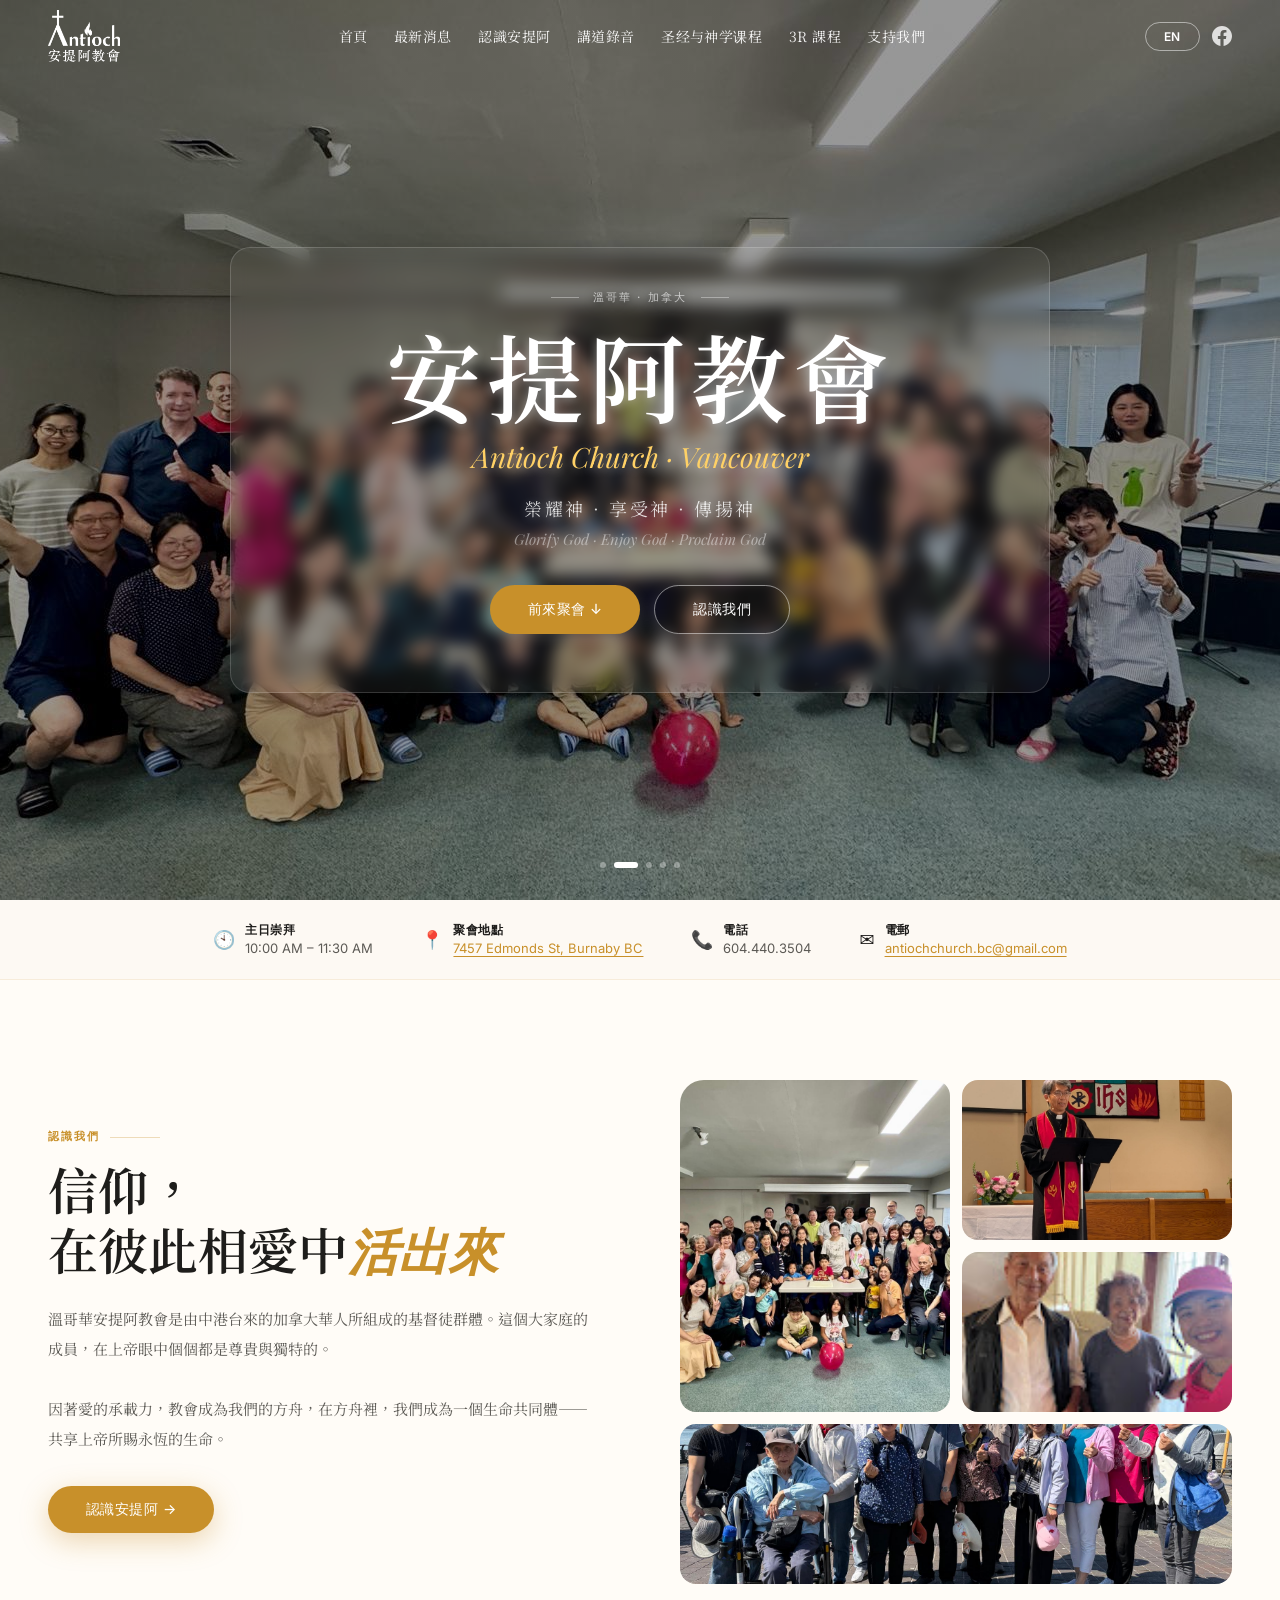
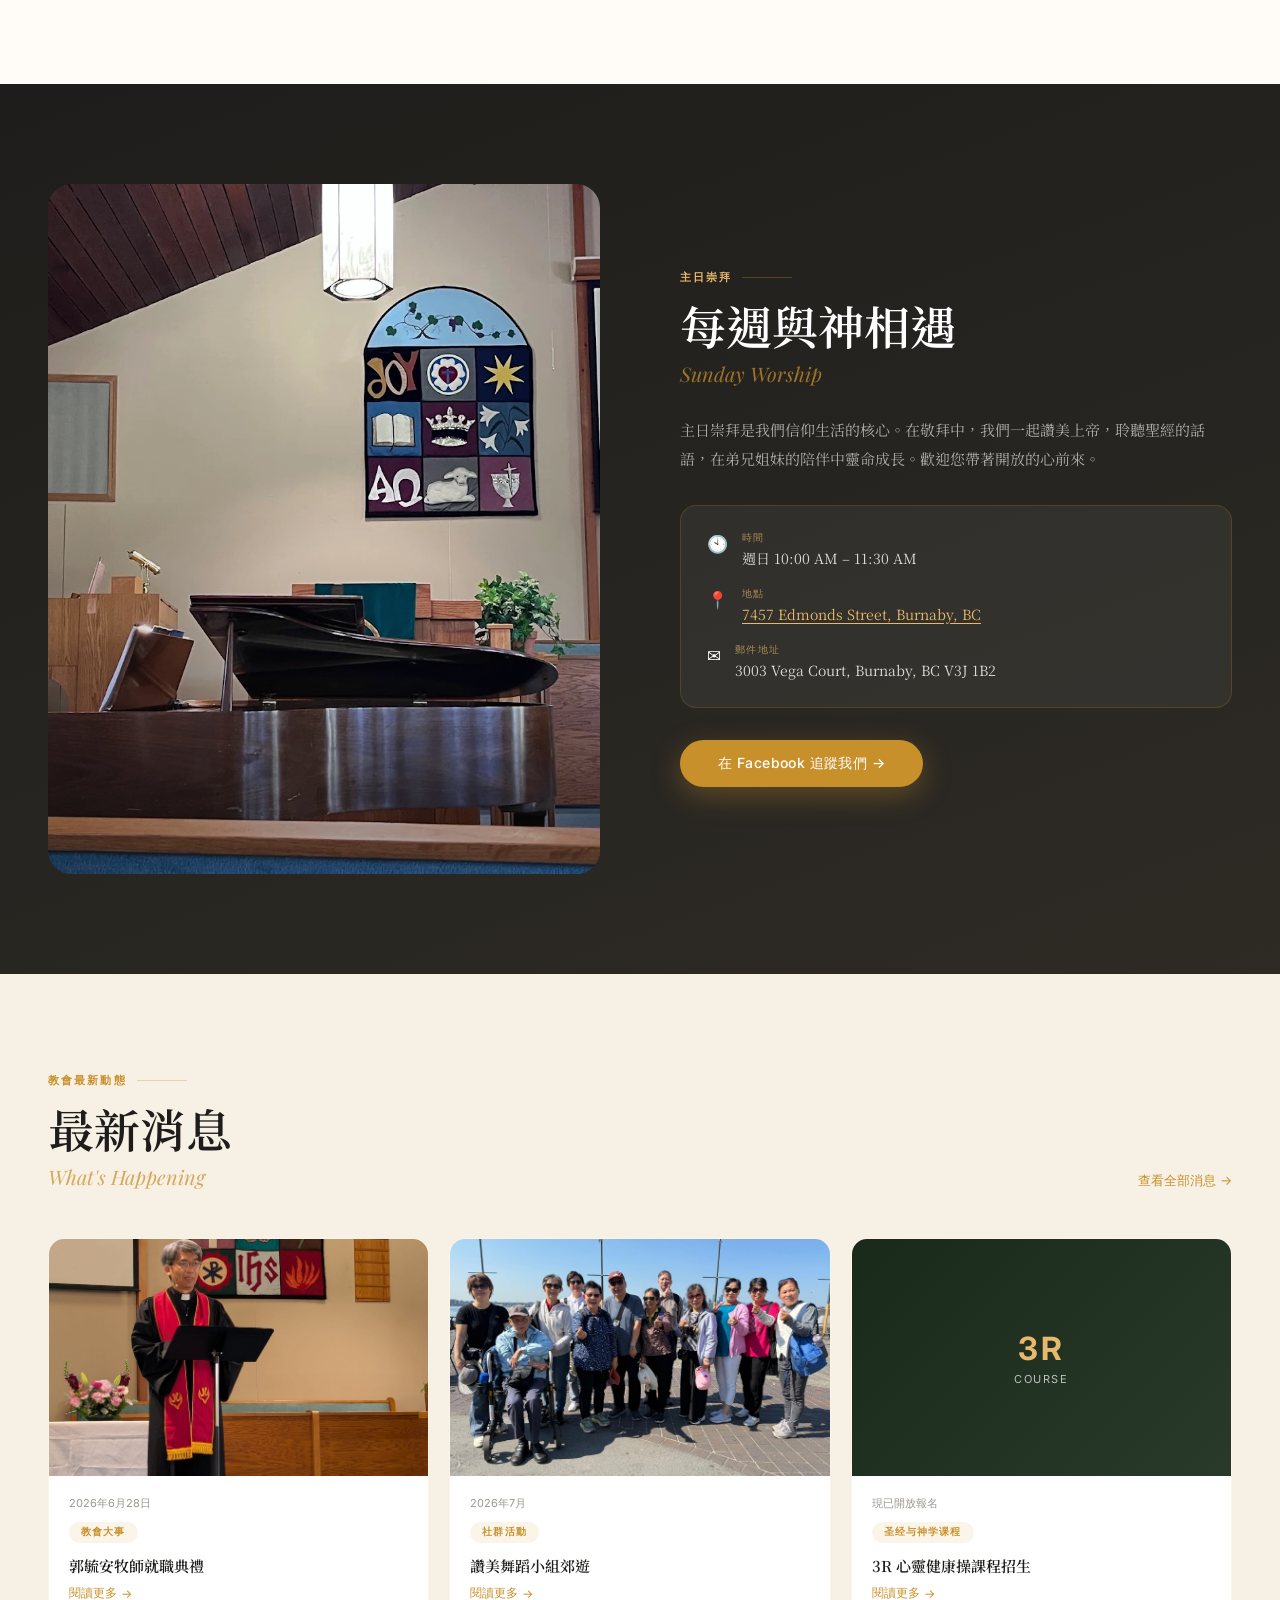
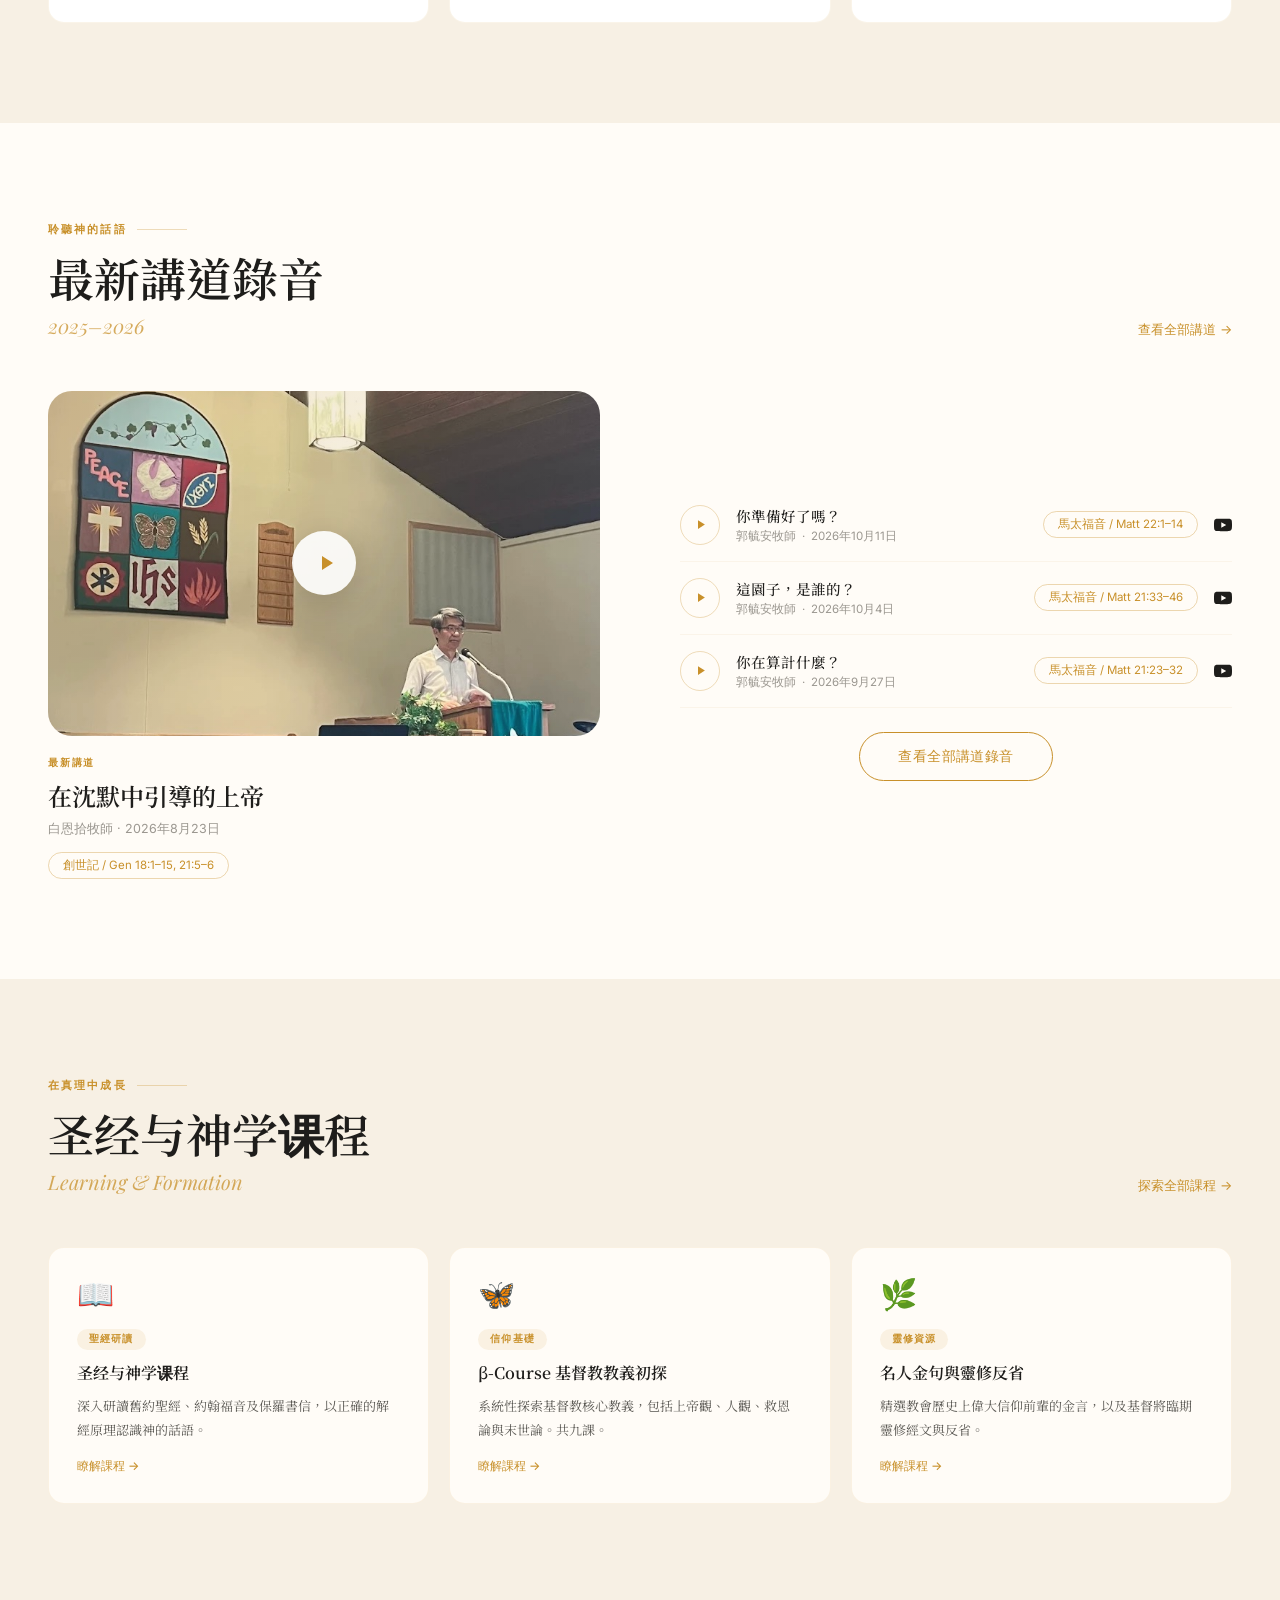
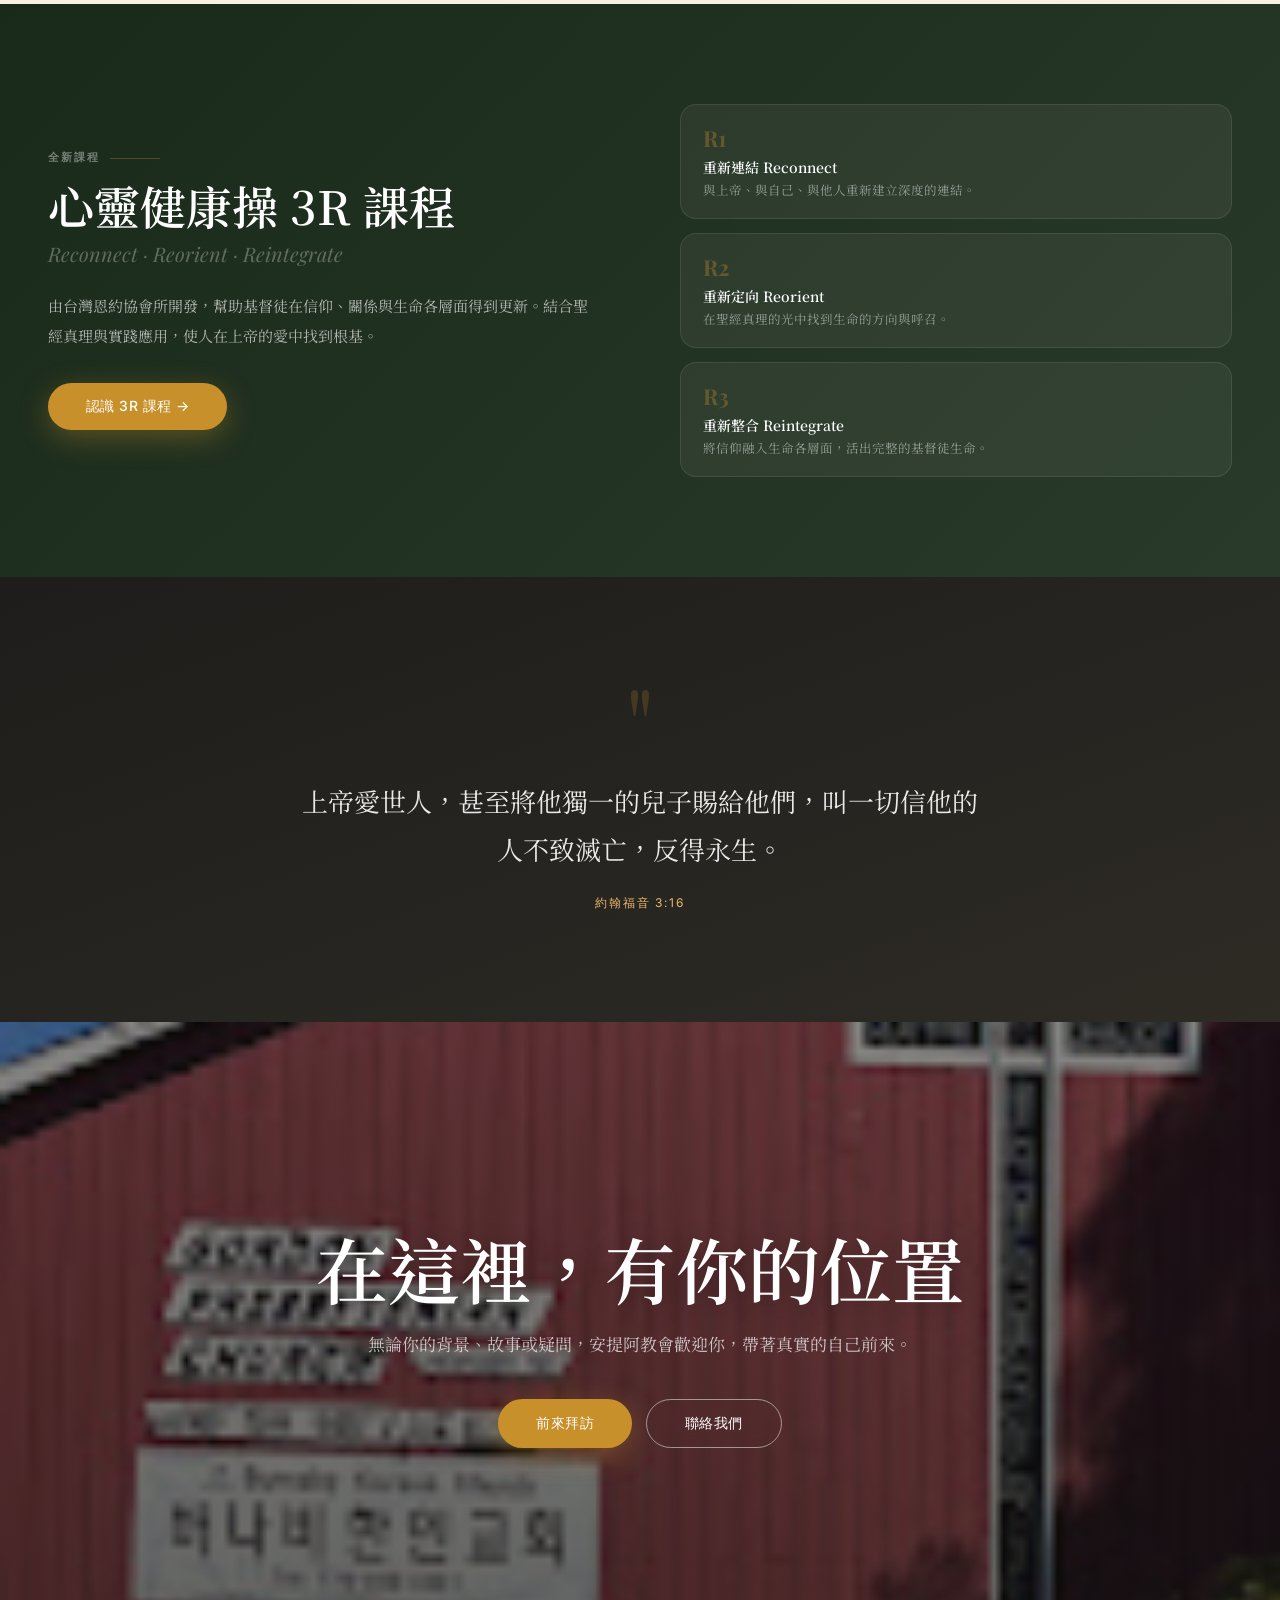
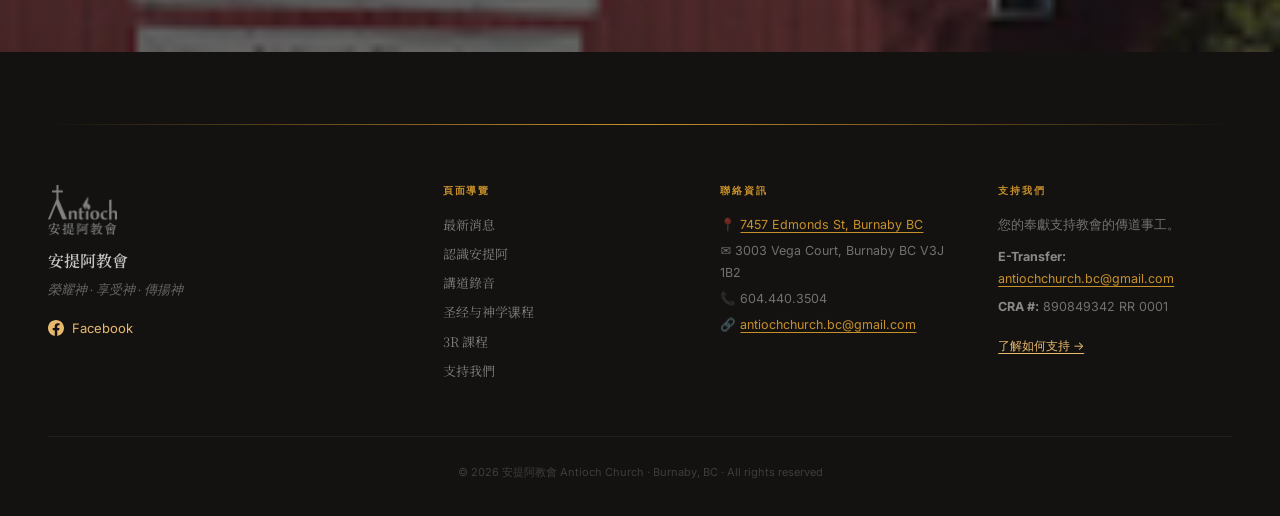
==== commit e1bcf90b: "Polish homepage navigation and hero layout Co-authored-by: Copilot <223556219+Copilot@users.noreply." ====
--- a/antioch-site 3/index.html
+++ b/antioch-site 3/index.html
@@ -82,9 +82,8 @@
       z-index: 1;
       background: linear-gradient(
         to bottom,
-        rgba(18,16,12,0.28) 0%,
-        rgba(18,16,12,0.20) 45%,
-        rgba(18,16,12,0.65) 100%
+        rgba(0,0,0,0.4),
+        rgba(0,0,0,0.4)
       );
     }
 
@@ -101,17 +100,33 @@
       padding: 120px 24px 80px;
     }
 
+    .hero-copy {
+      display: flex;
+      flex-direction: column;
+      align-items: center;
+      width: min(100%, 820px);
+      padding: clamp(28px, 4vw, 42px) clamp(20px, 5vw, 52px)
+               clamp(40px, 5vw, 58px);
+      background: rgba(255,255,255,0.06);
+      border: 1px solid rgba(255,255,255,0.16);
+      border-radius: 20px;
+      box-shadow: 0 16px 48px rgba(0,0,0,0.14);
+      -webkit-backdrop-filter: blur(8px);
+      backdrop-filter: blur(8px);
+    }
+
     .hero-eyebrow {
       font-family: var(--sans);
       font-size: 11px;
       font-weight: 500;
-      letter-spacing: 0.22em;
       text-transform: uppercase;
       color: rgba(255,255,255,0.65);
-      margin-bottom: 24px;
+      margin-bottom: 20px;
       display: flex;
       align-items: center;
       gap: 14px;
+      letter-spacing: 0.2em;
+      text-shadow: 0 2px 10px rgba(0,0,0,0.8);
     }
 
     /* Decorative rules either side of eyebrow text */
@@ -131,8 +146,8 @@
       color: white;
       line-height: 1.05;
       letter-spacing: 0.06em;
-      margin-bottom: 14px;
-      text-shadow: 0 4px 24px rgba(0,0,0,0.28);
+      margin-bottom: 12px;
+      text-shadow: 0 2px 10px rgba(255,255,255,0.4);
       /* Fade up on page load */
       animation: fadeUp 1.2s ease-out both;
     }
@@ -140,15 +155,16 @@
     .lang-en .hero-title {
       font-family: var(--serif);
       font-size: clamp(40px, 7vw, 82px);
-      letter-spacing: 0.02em;
+      letter-spacing: 0.055em;
     }
 
     .hero-title-sub {
       font-family: var(--serif);
       font-style: italic;
       font-size: clamp(16px, 2.5vw, 28px);
-      color: var(--gold-lt);
-      margin-bottom: 24px;
+      color: #FFD166;
+      margin-bottom: 20px;
+      text-shadow: 0 2px 10px rgba(255,255,255,0.4);
       animation: fadeUp 1.2s 0.15s ease-out both;
     }
 
@@ -157,8 +173,9 @@
       font-size: clamp(13px, 1.8vw, 18px);
       font-weight: 300;
       color: rgba(255,255,255,0.85);
-      letter-spacing: 0.18em;
-      margin-bottom: 6px;
+      letter-spacing: 0.14em;
+      margin-bottom: 8px;
+      text-shadow: 0 2px 10px rgba(255,255,255,0.4);
       animation: fadeUp 1.2s 0.3s ease-out both;
     }
 
@@ -173,7 +190,8 @@
       font-style: italic;
       font-size: clamp(12px, 1.4vw, 15px);
       color: rgba(255,255,255,0.45);
-      margin-bottom: 52px;
+      margin-bottom: 36px;
+      text-shadow: 0 2px 10px rgba(255,255,255,0.4);
       animation: fadeUp 1.2s 0.4s ease-out both;
     }
 
@@ -183,6 +201,10 @@
       flex-wrap: wrap;
       justify-content: center;
       animation: fadeUp 1.2s 0.5s ease-out both;
+    }
+
+    .hero-ctas .btn {
+      box-shadow: 0 4px 15px rgba(255,255,255,0.15);
     }
 
     /* Slideshow navigation dots */
@@ -747,6 +769,7 @@
     }
 
     @media (max-width: 768px) {
+      .hero-copy { padding: 26px 20px 38px; }
       .news-grid,
       .courses-grid { grid-template-columns: 1fr; }
       .service-bar { flex-direction: column; align-items: flex-start; gap: 14px; padding: 24px 20px; }
@@ -816,9 +839,9 @@
 
   <!-- Background photos — JS cycles through these every 5 seconds -->
   <div class="hero-slideshow" id="slideshow">
-    <div class="hero-slide active" style="background-image:url(images/congregation.jpeg)"></div>
+    <div class="hero-slide active" style="background-image:url(images/piano.jpeg)"></div>
+    <div class="hero-slide" style="background-image:url(images/congregation.jpeg)"></div>
     <div class="hero-slide" style="background-image:url(images/outing.jpeg)"></div>
-    <div class="hero-slide" style="background-image:url(images/piano.jpeg)"></div>
     <div class="hero-slide" style="background-image:url(images/fathersday.jpeg)"></div>
     <div class="hero-slide" style="background-image:url(images/christmas.jpeg)"></div>
   </div>
@@ -826,40 +849,42 @@
   <div class="hero-overlay"></div>
 
   <div class="hero-content">
-    <div class="hero-eyebrow">
-      <span data-zh>溫哥華 · 加拿大</span>
-      <span data-en>Burnaby, Vancouver · Canada</span>
-    </div>
-
-    <h1 class="hero-title">
-      <span data-zh>安提阿教會</span>
-      <span data-en>Antioch Church</span>
-    </h1>
-
-    <div class="hero-title-sub">
-      <span data-zh>Antioch Church · Vancouver</span>
-      <span data-en>A Mandarin Chinese Christian Community</span>
-    </div>
-
-    <div class="hero-slogan">
-      <span data-zh>榮耀神 · 享受神 · 傳揚神</span>
-      <span data-en>Glorify God · Enjoy God · Proclaim God</span>
-    </div>
-    <div class="hero-slogan-en">
-      <span data-zh>Glorify God · Enjoy God · Proclaim God</span>
-      <span data-en>榮耀神 · 享受神 · 傳揚神</span>
-    </div>
-
-    <!-- Two CTAs: primary visits the church info, secondary goes to About -->
-    <div class="hero-ctas">
-      <a href="#worship" class="btn btn--gold">
-        <span data-zh>前來聚會 ↓</span>
-        <span data-en>Visit Us ↓</span>
-      </a>
-      <a href="pages/about.html" class="btn btn--ghost">
-        <span data-zh>認識我們</span>
-        <span data-en>Learn More</span>
-      </a>
+    <div class="hero-copy">
+      <div class="hero-eyebrow">
+        <span data-zh>溫哥華 · 加拿大</span>
+        <span data-en>Burnaby, Vancouver · Canada</span>
+      </div>
+
+      <h1 class="hero-title">
+        <span data-zh>安提阿教會</span>
+        <span data-en>Antioch Church</span>
+      </h1>
+
+      <div class="hero-title-sub">
+        <span data-zh>Antioch Church · Vancouver</span>
+        <span data-en>A Mandarin Chinese Christian Community</span>
+      </div>
+
+      <div class="hero-slogan">
+        <span data-zh>榮耀神 · 享受神 · 傳揚神</span>
+        <span data-en>Glorify God · Enjoy God · Proclaim God</span>
+      </div>
+      <div class="hero-slogan-en">
+        <span data-zh>Glorify God · Enjoy God · Proclaim God</span>
+        <span data-en>榮耀神 · 享受神 · 傳揚神</span>
+      </div>
+
+      <!-- Two CTAs: primary visits the church info, secondary goes to About -->
+      <div class="hero-ctas">
+        <a href="#worship" class="btn btn--gold">
+          <span data-zh>前來聚會 ↓</span>
+          <span data-en>Visit Us ↓</span>
+        </a>
+        <a href="pages/about.html" class="btn btn--ghost">
+          <span data-zh>認識我們</span>
+          <span data-en>Learn More</span>
+        </a>
+      </div>
     </div>
   </div>
 
--- a/antioch-site 3/css/main.css
+++ b/antioch-site 3/css/main.css
@@ -291,6 +291,7 @@
   display: flex;
   align-items: center;
   gap: 12px;
+  flex-shrink: 0;
   text-decoration: none;
 }
 
@@ -330,15 +331,20 @@
 /* Nav links list */
 .nav-links {
   display: flex;
-  gap: 4px;
+  align-items: center;
+  justify-content: center;
+  flex: 1;
+  gap: clamp(6px, 0.8vw, 12px);
   list-style: none;
 }
 
 .nav-links a {
   font-family: var(--zh);
-  font-size: 13px;
-  color: rgba(255,255,255,0.88);
-  padding: 6px 11px;
+  font-size: 14px;
+  color: rgba(255,255,255,0.94);
+  letter-spacing: 0.035em;
+  white-space: nowrap;
+  padding: 8px 8px;
   border-radius: 6px;
   transition: color 0.2s, background 0.2s;
 }
@@ -356,6 +362,7 @@
   display: flex;
   align-items: center;
   gap: 12px;
+  flex-shrink: 0;
 }
 
 /* Language toggle button */
@@ -722,6 +729,13 @@
   .page-hero__content { padding: 32px 32px 44px; }
 }
 
+@media (max-width: 900px) and (min-width: 769px) {
+  .nav { padding: 0 20px; }
+  .nav-links { gap: 2px; }
+  .nav-links a { font-size: 12px; padding: 8px 5px; }
+  .nav-right { gap: 8px; }
+}
+
 /* Mobile */
 @media (max-width: 768px) {
   .section { padding: 64px 20px; }
